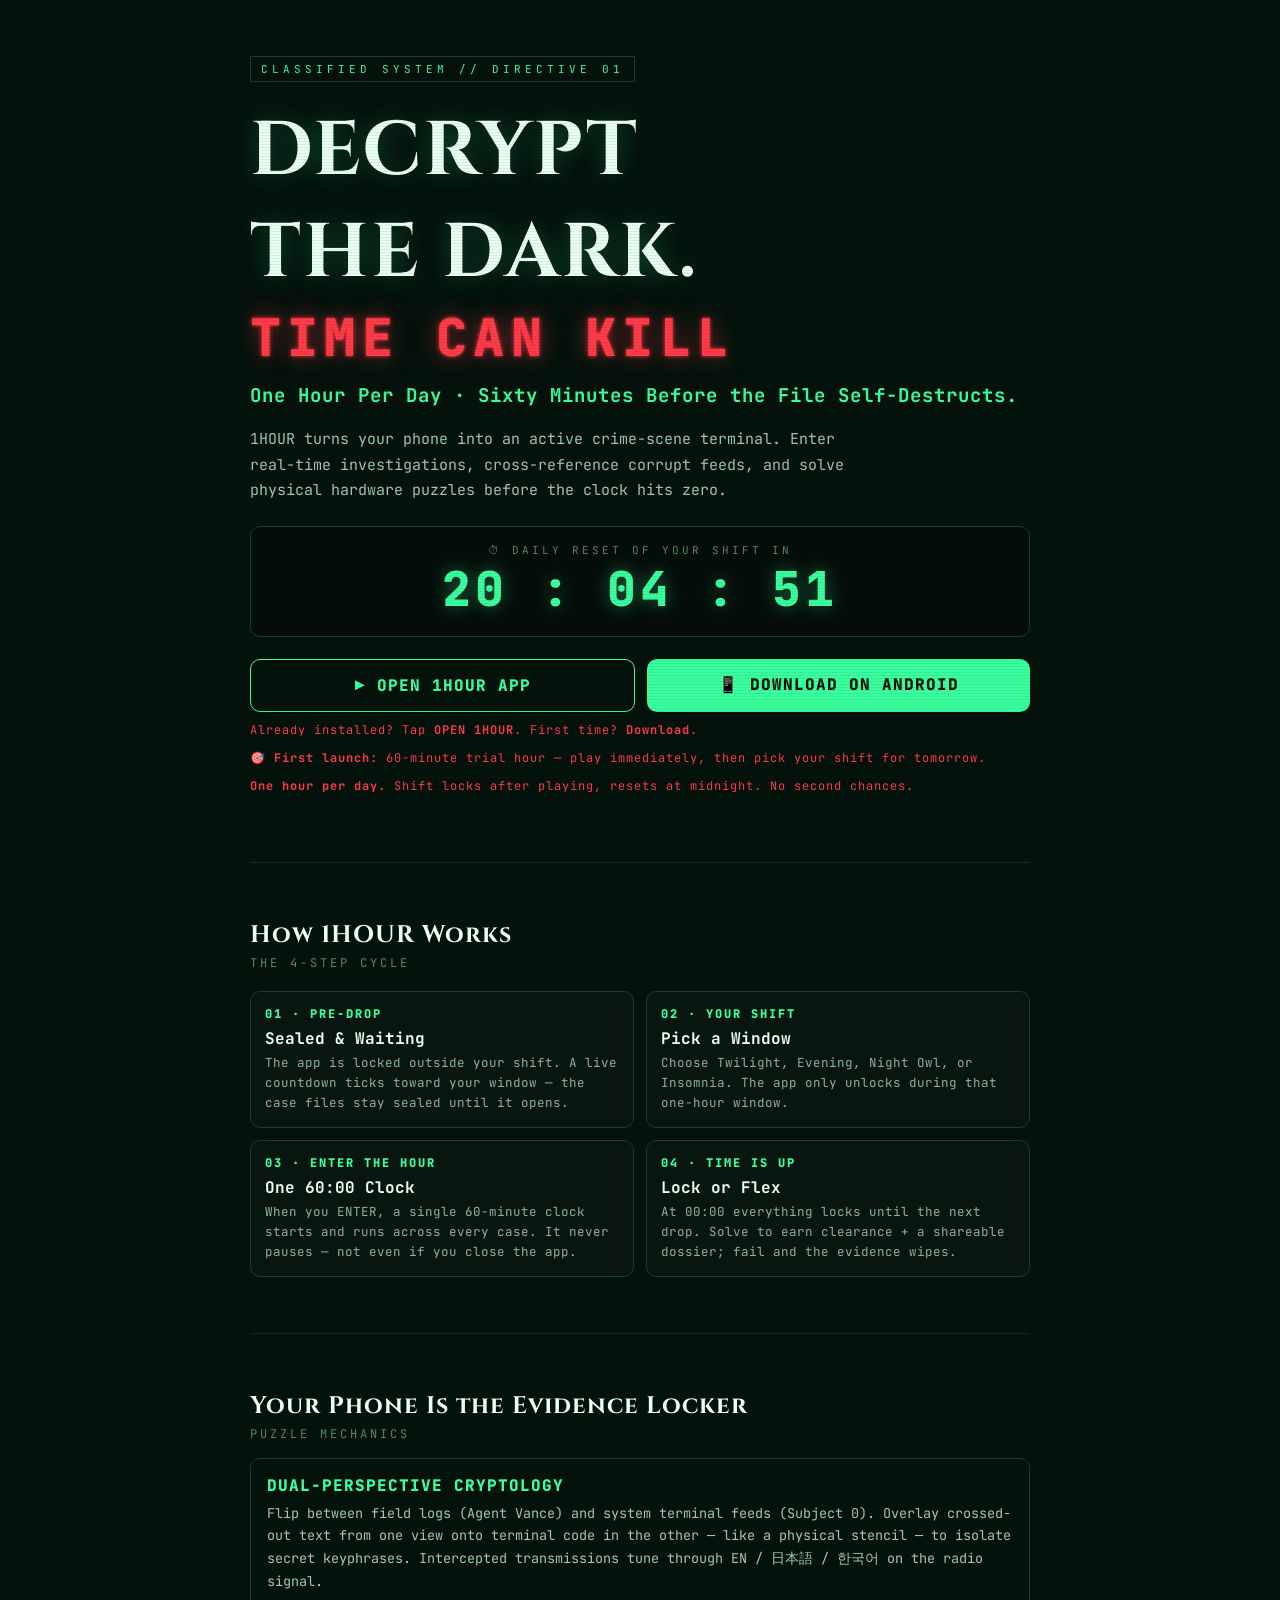
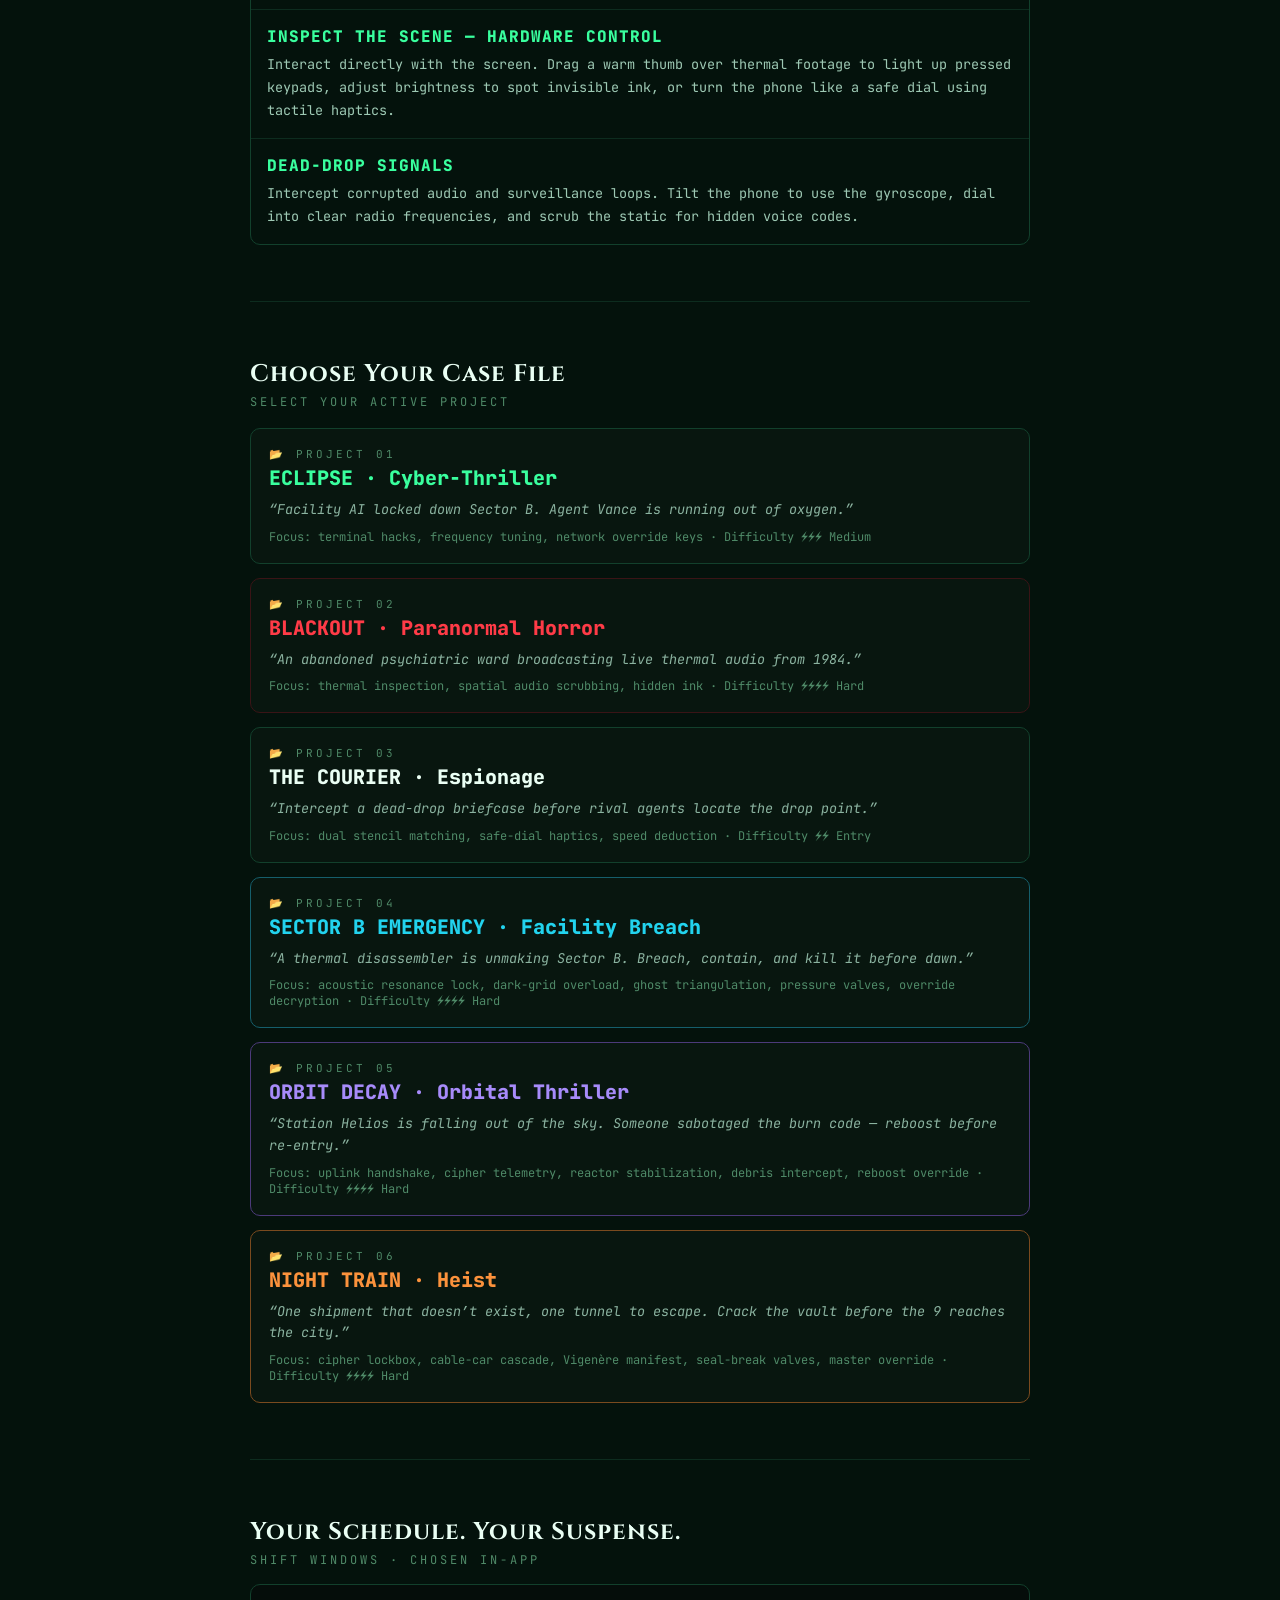
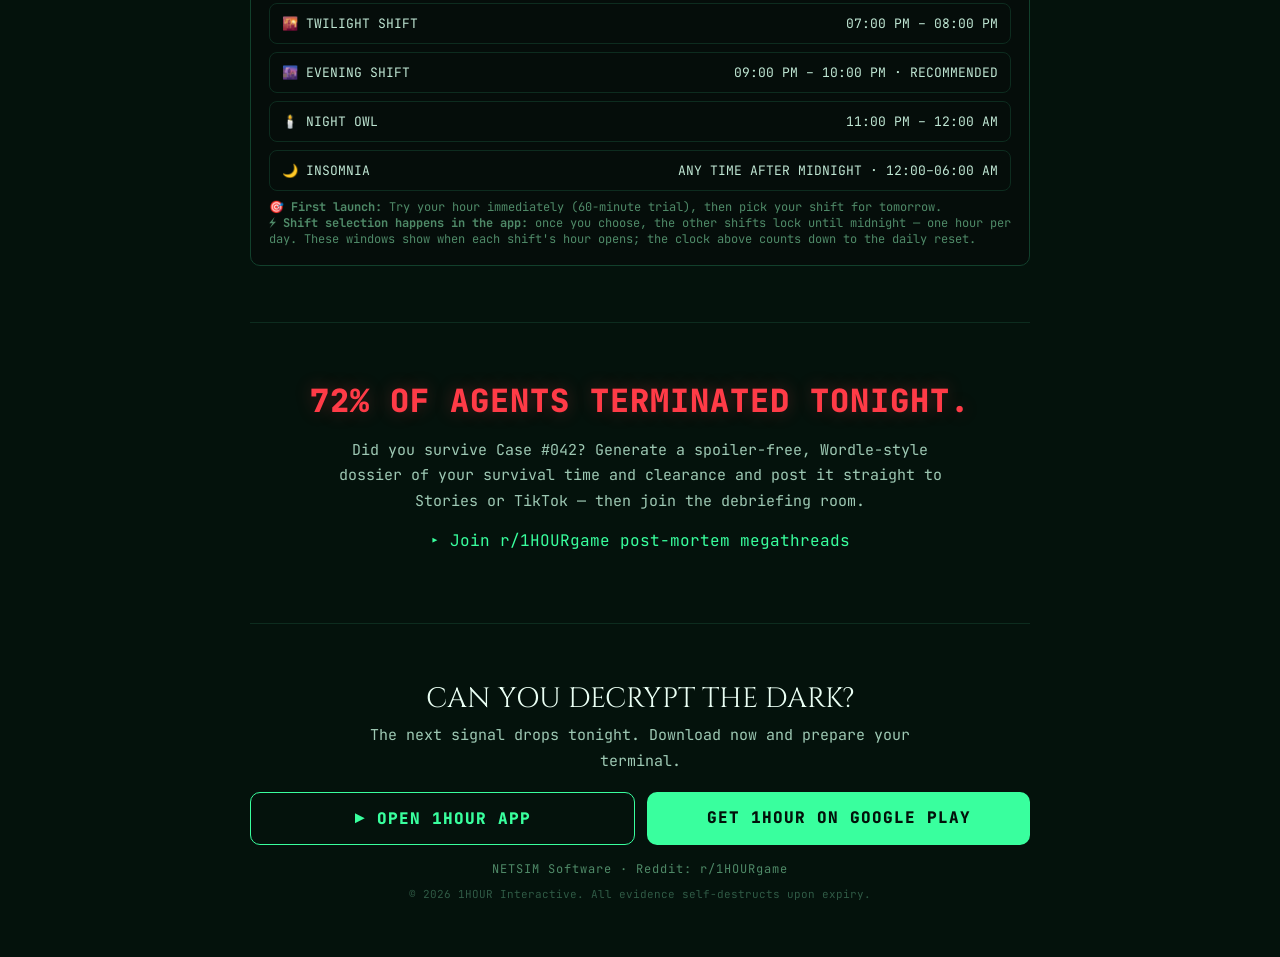
==== 1hour/index.html @ 12158260 "Landing: relabel countdown to 'DAILY RESET OF YOUR SHIFT IN' for clarity Co-Authored-By: Oz <oz-agen" ====
<!doctype html>
<html lang="en">
<head>
  <meta charset="utf-8" />
  <meta name="viewport" content="width=device-width, initial-scale=1" />
  <title>1HOUR — Decrypt the Dark</title>
  <meta name="description" content="1HOUR turns your phone into an active crime-scene terminal. One case. One hour. Sixty minutes before the file self-destructs." />
  <meta property="og:title" content="1HOUR — Decrypt the Dark" />
  <meta property="og:description" content="Real-time investigations. Corrupt feeds. Hardware puzzles. Solve before the clock hits zero — or the evidence wipes forever." />
  <meta property="og:image" content="hero.png?v=5" />
  <meta name="theme-color" content="#04120c" />
  <link rel="preconnect" href="https://fonts.googleapis.com" />
  <link href="https://fonts.googleapis.com/css2?family=JetBrains+Mono:wght@400;700;800&family=Cinzel:wght@700&display=swap" rel="stylesheet" />
  <style>
    :root{ 
      --grn:#39ff9e; --red:#ff3b47; --bg:#04120c; --panel:#08160f; --bd:#12402c; --dim:#4f8a68; --txt:#c8f7dc; 
      --text-secondary:#9ec9b4; --text-muted:#8bb3a0; --text-light:#bfe6d3; 
      --copyright:#2f5a45; --border-section:#0d2c1f; --clock-bg:#050d0a;
    }
    *{ box-sizing:border-box; }
    html,body{ margin:0; background:var(--bg); color:var(--txt); font-family:"JetBrains Mono",ui-monospace,monospace; -webkit-font-smoothing:antialiased; }
    body::before{ content:""; position:fixed; inset:0; pointer-events:none; z-index:2;
      background:repeating-linear-gradient(0deg, rgba(0,0,0,0) 0, rgba(0,0,0,0) 2px, rgba(0,0,0,.14) 3px); mix-blend-mode:multiply; }
    .wrap{ max-width:820px; margin:0 auto; padding:0 20px; position:relative; z-index:1; }
    /* Welcome splash: hero over red katakana rain, hold ~3s, fade out ~2.4s (total 5.4s) */
    #welcome{ position:fixed; inset:0; z-index:9999; background:#000; display:flex;
      align-items:center; justify-content:center; overflow:hidden;
      animation:welcomeFade 5.4s ease forwards; }
    #welcome #rain{ position:absolute; inset:0; z-index:1; opacity:.8; }
    #welcome img{ position:relative; z-index:2; max-width:99%; max-height:92%; object-fit:contain;
      filter:drop-shadow(0 0 60px rgba(0,0,0,.9)); transform-origin:center center;
      animation:welcomeZoom 5.4s ease-out forwards; }
    @keyframes welcomeFade{ 0%,30%{ opacity:1; } 100%{ opacity:0; visibility:hidden; } }
    @keyframes welcomeZoom{ 0%{ transform:scale(1.55); } 100%{ transform:scale(0.8); } }
    #welcome.done{ display:none; }
    @media (prefers-reduced-motion:reduce){ #welcome{ animation-duration:3.2s; } #welcome img{ animation:none; } }
    /* Big red warning tagline under the hero — sized to fit on one line */
    .tagline{ color:var(--red); font-weight:800; letter-spacing:.12em; line-height:1; white-space:nowrap;
      font-size:clamp(26px,7vw,52px); margin:8px 0 16px;
      text-shadow:0 0 22px rgba(255,59,71,.55), 0 0 4px rgba(255,59,71,.9); }
    section{ padding:56px 0; border-bottom:1px solid var(--border-section); }
    section.no-border{ border-bottom:0; }
    .tag{ color:var(--grn); font-size:11px; letter-spacing:4px; border:1px solid var(--bd); display:inline-block; padding:5px 10px; }
    h1{ font-family:"Cinzel",serif; font-size:clamp(40px,10vw,76px); margin:18px 0 6px; letter-spacing:2px; color:#eafff4;
      text-shadow:0 0 24px rgba(57,255,158,.25); }
    .sub{ color:var(--grn); font-size:clamp(14px,3.4vw,19px); font-weight:700; letter-spacing:1px; }
    .lede{ color:var(--text-secondary); font-size:15px; line-height:1.7; margin:18px 0; max-width:620px; }
    .lede.center{ text-align:center; margin:16px auto; }
    .clock{ border:1px solid var(--bd); background:var(--clock-bg); border-radius:10px; padding:16px; text-align:center; margin:22px 0; }
    .clock .lbl{ color:var(--dim); font-size:11px; letter-spacing:3px; }
    .clock .val{ color:var(--grn); font-size:clamp(30px,9vw,48px); font-weight:800; letter-spacing:4px; font-variant-numeric:tabular-nums; text-shadow:0 0 18px rgba(57,255,158,.4); }
    .btns{ display:flex; gap:12px; flex-wrap:wrap; margin:18px 0 10px; }
    .btn{ flex:1; min-width:200px; text-align:center; text-decoration:none; font-weight:800; letter-spacing:1px; padding:15px 18px; border-radius:10px; }
    .btn.open{ background:transparent; color:var(--grn); border:1px solid var(--grn); } 
    .btn.and{ background:var(--grn); color:#02120a; }
    .warn{ color:var(--red); font-size:12px; letter-spacing:1px; margin-top:8px; }
    h2{ font-family:"Cinzel",serif; color:#eafff4; font-size:24px; letter-spacing:1px; margin:0 0 6px; }
    h2 .q{ color:var(--dim); display:block; font-family:"JetBrains Mono"; font-size:12px; letter-spacing:3px; font-weight:400; margin-top:4px; }
    .cycle{ display:grid; grid-template-columns:1fr 1fr; gap:12px; margin-top:20px; }
    .step{ border:1px solid var(--bd); background:var(--panel); border-radius:10px; padding:14px; }
    .step .n{ color:var(--grn); font-weight:800; font-size:12px; letter-spacing:2px; }
    .step .t{ color:#eafff4; font-weight:700; margin:6px 0 4px; }
    .step .d{ color:var(--text-muted); font-size:12.5px; line-height:1.6; }
    .mech{ border:1px solid var(--bd); border-radius:10px; margin-top:16px; overflow:hidden; }
    .mrow{ padding:16px; border-bottom:1px solid var(--border-section); }
    .mrow:last-child{ border-bottom:0; }
    .mrow .mt{ color:var(--grn); font-weight:800; letter-spacing:1px; margin-bottom:6px; }
    .mrow .md{ color:var(--text-secondary); font-size:13.5px; line-height:1.7; }
    .cases{ display:grid; gap:14px; margin-top:18px; }
    .case{ border:1px solid var(--bd); background:var(--panel); border-radius:10px; padding:18px; }
    .case .cid{ color:var(--dim); font-size:11px; letter-spacing:3px; }
    .case .cn{ color:#eafff4; font-size:20px; font-weight:800; margin:4px 0; }
    .case.eclipse .cn{ color:var(--grn); }
    .case.blackout{ border-color:#3a1416; } .case.blackout .cn{ color:var(--red); }
    .case.sector-b{ border-color:#155e6b; } .case.sector-b .cn{ color:#22d3ee; }
    .case.orbit{ border-color:#4c3a7a; } .case.orbit .cn{ color:#a78bfa; }
    .case.night-train{ border-color:#7a4a1e; } .case.night-train .cn{ color:#fb923c; }
    .case .quote{ color:var(--text-muted); font-style:italic; font-size:13.5px; line-height:1.6; margin:8px 0; }
    .case .meta{ color:var(--dim); font-size:12px; }
    .shift{ border:1px solid var(--bd); background:var(--clock-bg); border-radius:10px; padding:18px; margin-top:16px; }
    .shift .opt{ display:flex; justify-content:space-between; padding:11px 12px; border:1px solid var(--border-section); border-radius:8px; margin-bottom:8px; color:var(--text-light); font-size:13px; cursor:default; transition:border-color .15s, background .15s; }
    .shift .opt.sel{ border-color:var(--grn); color:var(--grn); background:#0c2016; }
    .shift .od{ color:var(--dim); font-size:12px; margin-top:6px; }
    .stat{ color:var(--red); font-size:clamp(22px,6vw,32px); font-weight:800; letter-spacing:1px; text-align:center; text-shadow:0 0 18px rgba(255,59,71,.3); }
    .links.center{ text-align:center; }
    .links a{ color:var(--grn); text-decoration:none; }
    .foot{ text-align:center; }
    .foot .big{ font-family:"Cinzel",serif; font-size:28px; color:#eafff4; margin-bottom:6px; }
    .social{ color:var(--dim); font-size:12px; margin-top:16px; letter-spacing:1px; }
    .copyright{ color:var(--copyright); font-size:11px; margin-top:10px; }
    @media(max-width:560px){ .cycle{ grid-template-columns:1fr; } }
  </style>
</head>
<body>
  <!-- 0. WELCOME SPLASH — hero over red katakana rain, ~3s, then fades away -->
  <div id="welcome" aria-hidden="true">
    <canvas id="rain"></canvas>
    <img src="hero.png?v=5" alt="1HOUR — Time can kill" />
  </div>

  <div class="wrap">

    <!-- 1. HERO -->
    <section>
      <span class="tag">CLASSIFIED SYSTEM // DIRECTIVE 01</span>
      <h1>DECRYPT<br/>THE DARK.</h1>
      <div class="tagline" aria-label="Time can kill">TIME CAN KILL</div>
      <p class="sub">One Hour Per Day · Sixty Minutes Before the File Self-Destructs.</p>
      <p class="lede">1HOUR turns your phone into an active crime-scene terminal. Enter real-time
        investigations, cross-reference corrupt feeds, and solve physical hardware puzzles before
        the clock hits zero.</p>

      <div class="clock">
        <div class="lbl" id="cdLabel">⏱ DAILY RESET OF YOUR SHIFT IN</div>
        <div class="val" id="countdown">--:--:--</div>
      </div>

      <div class="btns"><a class="btn open" href="onehour://">▶ OPEN 1HOUR APP</a>
        <a class="btn and" href="https://github.com/simo870707-cloud/onehour-releases/releases/download/eclipse-preview/1HOUR-Eclipse.apk">📱 DOWNLOAD ON ANDROID</a>
      </div>
      <p class="warn">Already installed? Tap <b>OPEN 1HOUR</b>. First time? <b>Download</b>.</p>
      <p class="warn"><strong>🎯 First launch:</strong> 60-minute trial hour — play immediately, then pick your shift for tomorrow.</p>
      <p class="warn"><strong>One hour per day.</strong> Shift locks after playing, resets at midnight. No second chances.</p>
    </section>

    <!-- 2. CORE EXPERIENCE -->
    <section>
      <h2>How 1HOUR Works<span class="q">THE 4-STEP CYCLE</span></h2>
      <div class="cycle">
        <div class="step"><div class="n">01 · PRE-DROP</div><div class="t">Sealed &amp; Waiting</div><div class="d">The app is locked outside your shift. A live countdown ticks toward your window — the case files stay sealed until it opens.</div></div>
        <div class="step"><div class="n">02 · YOUR SHIFT</div><div class="t">Pick a Window</div><div class="d">Choose Twilight, Evening, Night Owl, or Insomnia. The app only unlocks during that one-hour window.</div></div>
        <div class="step"><div class="n">03 · ENTER THE HOUR</div><div class="t">One 60:00 Clock</div><div class="d">When you ENTER, a single 60-minute clock starts and runs across every case. It never pauses — not even if you close the app.</div></div>
        <div class="step"><div class="n">04 · TIME IS UP</div><div class="t">Lock or Flex</div><div class="d">At 00:00 everything locks until the next drop. Solve to earn clearance + a shareable dossier; fail and the evidence wipes.</div></div>
      </div>
    </section>

    <!-- 3. MECHANICS -->
    <section>
      <h2>Your Phone Is the Evidence Locker<span class="q">PUZZLE MECHANICS</span></h2>
      <div class="mech">
        <div class="mrow"><div class="mt">DUAL-PERSPECTIVE CRYPTOLOGY</div><div class="md">Flip between field logs (Agent Vance) and system terminal feeds (Subject 0). Overlay crossed-out text from one view onto terminal code in the other — like a physical stencil — to isolate secret keyphrases. Intercepted transmissions tune through EN / 日本語 / 한국어 on the radio signal.</div></div>
        <div class="mrow"><div class="mt">INSPECT THE SCENE — HARDWARE CONTROL</div><div class="md">Interact directly with the screen. Drag a warm thumb over thermal footage to light up pressed keypads, adjust brightness to spot invisible ink, or turn the phone like a safe dial using tactile haptics.</div></div>
        <div class="mrow"><div class="mt">DEAD-DROP SIGNALS</div><div class="md">Intercept corrupted audio and surveillance loops. Tilt the phone to use the gyroscope, dial into clear radio frequencies, and scrub the static for hidden voice codes.</div></div>
      </div>
    </section>

    <!-- 4. SELECT PROJECT -->
    <section>
      <h2>Choose Your Case File<span class="q">SELECT YOUR ACTIVE PROJECT</span></h2>
      <div class="cases">
        <div class="case eclipse">
          <div class="cid">📂 PROJECT 01</div><div class="cn">ECLIPSE · Cyber-Thriller</div>
          <div class="quote">“Facility AI locked down Sector B. Agent Vance is running out of oxygen.”</div>
          <div class="meta">Focus: terminal hacks, frequency tuning, network override keys · Difficulty ⚡⚡⚡ Medium</div>
        </div>
        <div class="case blackout">
          <div class="cid">📂 PROJECT 02</div><div class="cn">BLACKOUT · Paranormal Horror</div>
          <div class="quote">“An abandoned psychiatric ward broadcasting live thermal audio from 1984.”</div>
          <div class="meta">Focus: thermal inspection, spatial audio scrubbing, hidden ink · Difficulty ⚡⚡⚡⚡ Hard</div>
        </div>
        <div class="case">
          <div class="cid">📂 PROJECT 03</div><div class="cn">THE COURIER · Espionage</div>
          <div class="quote">“Intercept a dead-drop briefcase before rival agents locate the drop point.”</div>
          <div class="meta">Focus: dual stencil matching, safe-dial haptics, speed deduction · Difficulty ⚡⚡ Entry</div>
        </div>
        <div class="case sector-b">
          <div class="cid">📂 PROJECT 04</div><div class="cn">SECTOR B EMERGENCY · Facility Breach</div>
          <div class="quote">“A thermal disassembler is unmaking Sector B. Breach, contain, and kill it before dawn.”</div>
          <div class="meta">Focus: acoustic resonance lock, dark-grid overload, ghost triangulation, pressure valves, override decryption · Difficulty ⚡⚡⚡⚡ Hard</div>
        </div>
        <div class="case orbit">
          <div class="cid">📂 PROJECT 05</div><div class="cn">ORBIT DECAY · Orbital Thriller</div>
          <div class="quote">“Station Helios is falling out of the sky. Someone sabotaged the burn code — reboost before re-entry.”</div>
          <div class="meta">Focus: uplink handshake, cipher telemetry, reactor stabilization, debris intercept, reboost override · Difficulty ⚡⚡⚡⚡ Hard</div>
        </div>
        <div class="case night-train">
          <div class="cid">📂 PROJECT 06</div><div class="cn">NIGHT TRAIN · Heist</div>
          <div class="quote">“One shipment that doesn’t exist, one tunnel to escape. Crack the vault before the 9 reaches the city.”</div>
          <div class="meta">Focus: cipher lockbox, cable-car cascade, Vigenère manifest, seal-break valves, master override · Difficulty ⚡⚡⚡⚡ Hard</div>
        </div>
      </div>
    </section>

    <!-- 5. SHIFT SELECTION -->
    <section>
      <h2>Your Schedule. Your Suspense.<span class="q">SHIFT WINDOWS · CHOSEN IN-APP</span></h2>
      <div class="shift">
        <div class="opt" data-key="twilight" data-name="TWILIGHT" data-s="19" data-e="20">🌇 TWILIGHT SHIFT <span>07:00 PM – 08:00 PM</span></div>
        <div class="opt" data-key="evening" data-name="EVENING" data-s="21" data-e="22">🌆 EVENING SHIFT <span>09:00 PM – 10:00 PM · RECOMMENDED</span></div>
        <div class="opt" data-key="nightowl" data-name="NIGHT OWL" data-s="23" data-e="24">🕯️ NIGHT OWL <span>11:00 PM – 12:00 AM</span></div>
        <div class="opt" data-key="insomnia" data-name="INSOMNIA" data-s="0" data-e="6">🌙 INSOMNIA <span>ANY TIME AFTER MIDNIGHT · 12:00–06:00 AM</span></div>
        <div class="od">🎯 <strong>First launch:</strong> Try your hour immediately (60-minute trial), then pick your shift for tomorrow.<br/>⚡ <strong>Shift selection happens in the app:</strong> once you choose, the other shifts lock until midnight — one hour per day. These windows show when each shift's hour opens; the clock above counts down to the daily reset.</div>
      </div>
    </section>

    <!-- 6. SOCIAL PROOF -->
    <section>
      <div class="stat">72% OF AGENTS TERMINATED TONIGHT.</div>
      <p class="lede center">Did you survive Case #042? Generate a spoiler-free, Wordle-style dossier of your survival time
        and clearance and post it straight to Stories or TikTok — then join the debriefing room.</p>
      <p class="links center">
        <a href="https://www.reddit.com/r/1HOURgame/" target="_blank">▸ Join r/1HOURgame post-mortem megathreads</a>
      </p>
    </section>

    <!-- 7. FOOTER CTA -->
    <section class="foot no-border">
      <div class="big">CAN YOU DECRYPT THE DARK?</div>
      <p class="lede center" style="margin:6px auto 18px;">The next signal drops tonight. Download now and prepare your terminal.</p>
      <div class="btns"><a class="btn open" href="onehour://">▶ OPEN 1HOUR APP</a>
        <a class="btn and" href="https://github.com/simo870707-cloud/onehour-releases/releases/download/eclipse-preview/1HOUR-Eclipse.apk">GET 1HOUR ON GOOGLE PLAY</a>
      </div>
      <div class="social">NETSIM Software · Reddit: r/1HOURgame</div>
      <div class="copyright">© 2026 1HOUR Interactive. All evidence self-destructs upon expiry.</div>
    </section>

  </div>

  <script>
    // Universal daily-reset countdown — counts down to local midnight, the point
    // at which the "one hour per day" limit resets. Shift selection + locking is
    // app-only; the site just shows the shift windows and this reset clock.
    function msUntilMidnight(){
      var now = new Date();
      var midnight = new Date(now); midnight.setHours(24,0,0,0);
      return midnight - now;
    }
    function tick(){
      var lbl = document.getElementById('cdLabel'), cd = document.getElementById('countdown');
      if (lbl) lbl.textContent = '⏱ DAILY RESET OF YOUR SHIFT IN';
      var s = Math.floor(msUntilMidnight()/1000);
      var hh = String(Math.floor(s/3600)).padStart(2,'0');
      var mm = String(Math.floor((s%3600)/60)).padStart(2,'0');
      var ss = String(s%60).padStart(2,'0');
      if (cd) cd.textContent = `${hh} : ${mm} : ${ss}`;
    }
    tick(); setInterval(tick,1000);

    // Welcome splash: red katakana rain behind the hero image. The rain runs the
    // whole time the splash is up and fades away with it. Tap/click to skip.
    (function(){
      var w = document.getElementById('welcome');
      if(!w) return;
      var stop = runRain();
      var fired = false;
      var remove = function(){ if(fired) return; fired = true; w.classList.add('done'); if(stop) stop(); };
      setTimeout(remove, 5500);
      w.addEventListener('click', function(){ w.style.transition='opacity .4s ease'; w.style.opacity='0'; setTimeout(remove,400); });
    })();

    // A slow curtain of clearly-visible red letters — a full grid of glyphs
    // scrolling straight down at a gentle pace. No trails, no fade.
    function runRain(){
      var cv = document.getElementById('rain'); if(!cv) return function(){};
      var ctx = cv.getContext('2d');
      var dpr = Math.min(window.devicePixelRatio||1, 2);
      // Mixed scripts: Latin, digits, Japanese katakana, Korean hangul, symbols.
      var glyphs = ('ABCDEFGHIJKLMNOPQRSTUVWXYZ0123456789'
        + 'ｱｲｳｴｵｶｷｸｹｺｻｼｽｾｿﾀﾁﾂﾃﾄﾅﾆﾇﾈﾉﾊﾋﾌﾍﾎﾏﾐﾑﾒﾓﾔﾕﾖﾗﾘﾙﾚﾛﾜﾝ'
        + '가나다라마바사아자차카타파하기니디리미비시이지'
        + '#$%&@?/\\<>*+=§¥Ø').split('');
      var rand = function(){ return glyphs[(Math.random()*glyphs.length)|0]; };
      var fs = 9, cw = fs, lh = Math.round(fs*1.3);        // 60% smaller glyphs
      var cols, rows, grid, offset = 0, raf;
      function build(){
        cols = Math.ceil(innerWidth/cw) + 1;
        rows = Math.ceil(innerHeight/lh) + 2;
        grid = [];
        for(var c=0;c<cols;c++){ grid[c]=[]; for(var r=0;r<rows;r++) grid[c][r]=rand(); }
      }
      function size(){ cv.width = innerWidth*dpr; cv.height = innerHeight*dpr; ctx.setTransform(dpr,0,0,dpr,0,0); build(); }
      size();
      ctx.textBaseline = 'top';
      function frame(){
        ctx.clearRect(0,0,innerWidth,innerHeight);       // no fade — clean each frame
        ctx.font = fs+'px monospace';
        ctx.fillStyle = 'rgba(255,45,58,0.95)';          // solid, visible red
        offset += 0.5;                                   // slow curtain
        if(offset >= lh){ offset -= lh;
          for(var c=0;c<cols;c++){ grid[c].pop(); grid[c].unshift(rand()); }  // scroll one row
        }
        for(var c=0;c<cols;c++){
          for(var r=0;r<rows;r++){ ctx.fillText(grid[c][r], c*cw, r*lh - lh + offset); }
        }
        raf = requestAnimationFrame(frame);
      }
      raf = requestAnimationFrame(frame);
      window.addEventListener('resize', size, { passive:true });
      return function(){ cancelAnimationFrame(raf); };
    }

    // OPEN 1HOUR. On Android we use an intent:// URL: the OS opens the app if
    // it's installed, and only follows browser_fallback_url (the APK) if it is
    // NOT installed — no unreliable timers. On non-Android (desktop/iOS) there's
    // nothing to open, so the button downloads.
    var APK = 'https://github.com/simo870707-cloud/onehour-releases/releases/download/eclipse-preview/1HOUR-Eclipse.apk';
    var PKG = 'netsim.software.onehour';
    var isAndroid = /Android/i.test(navigator.userAgent);
    var openHref = isAndroid
      ? 'intent://#Intent;scheme=onehour;package=' + PKG +
        ';S.browser_fallback_url=' + encodeURIComponent(APK) + ';end'
      : APK;
    document.querySelectorAll('a.btn.open').forEach(function(a){ a.setAttribute('href', openHref); });
  </script>
</body>
</html>
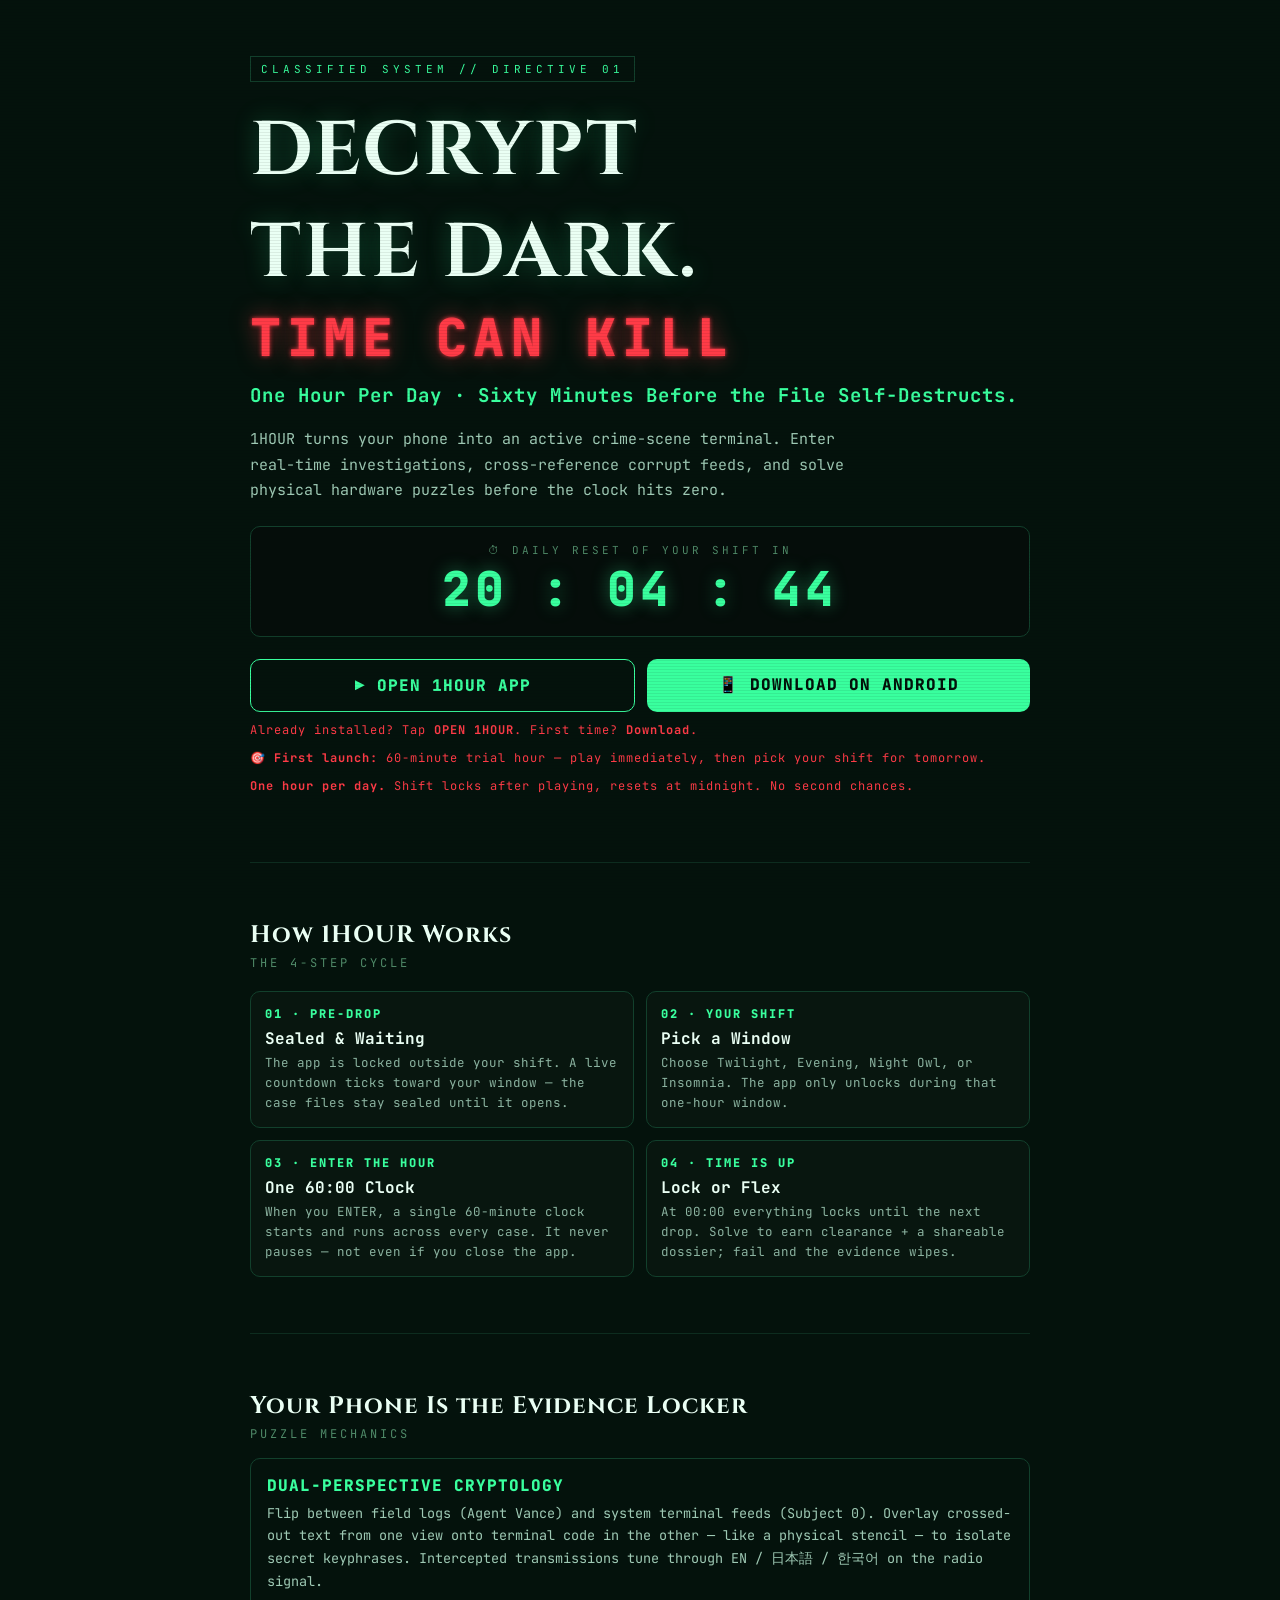
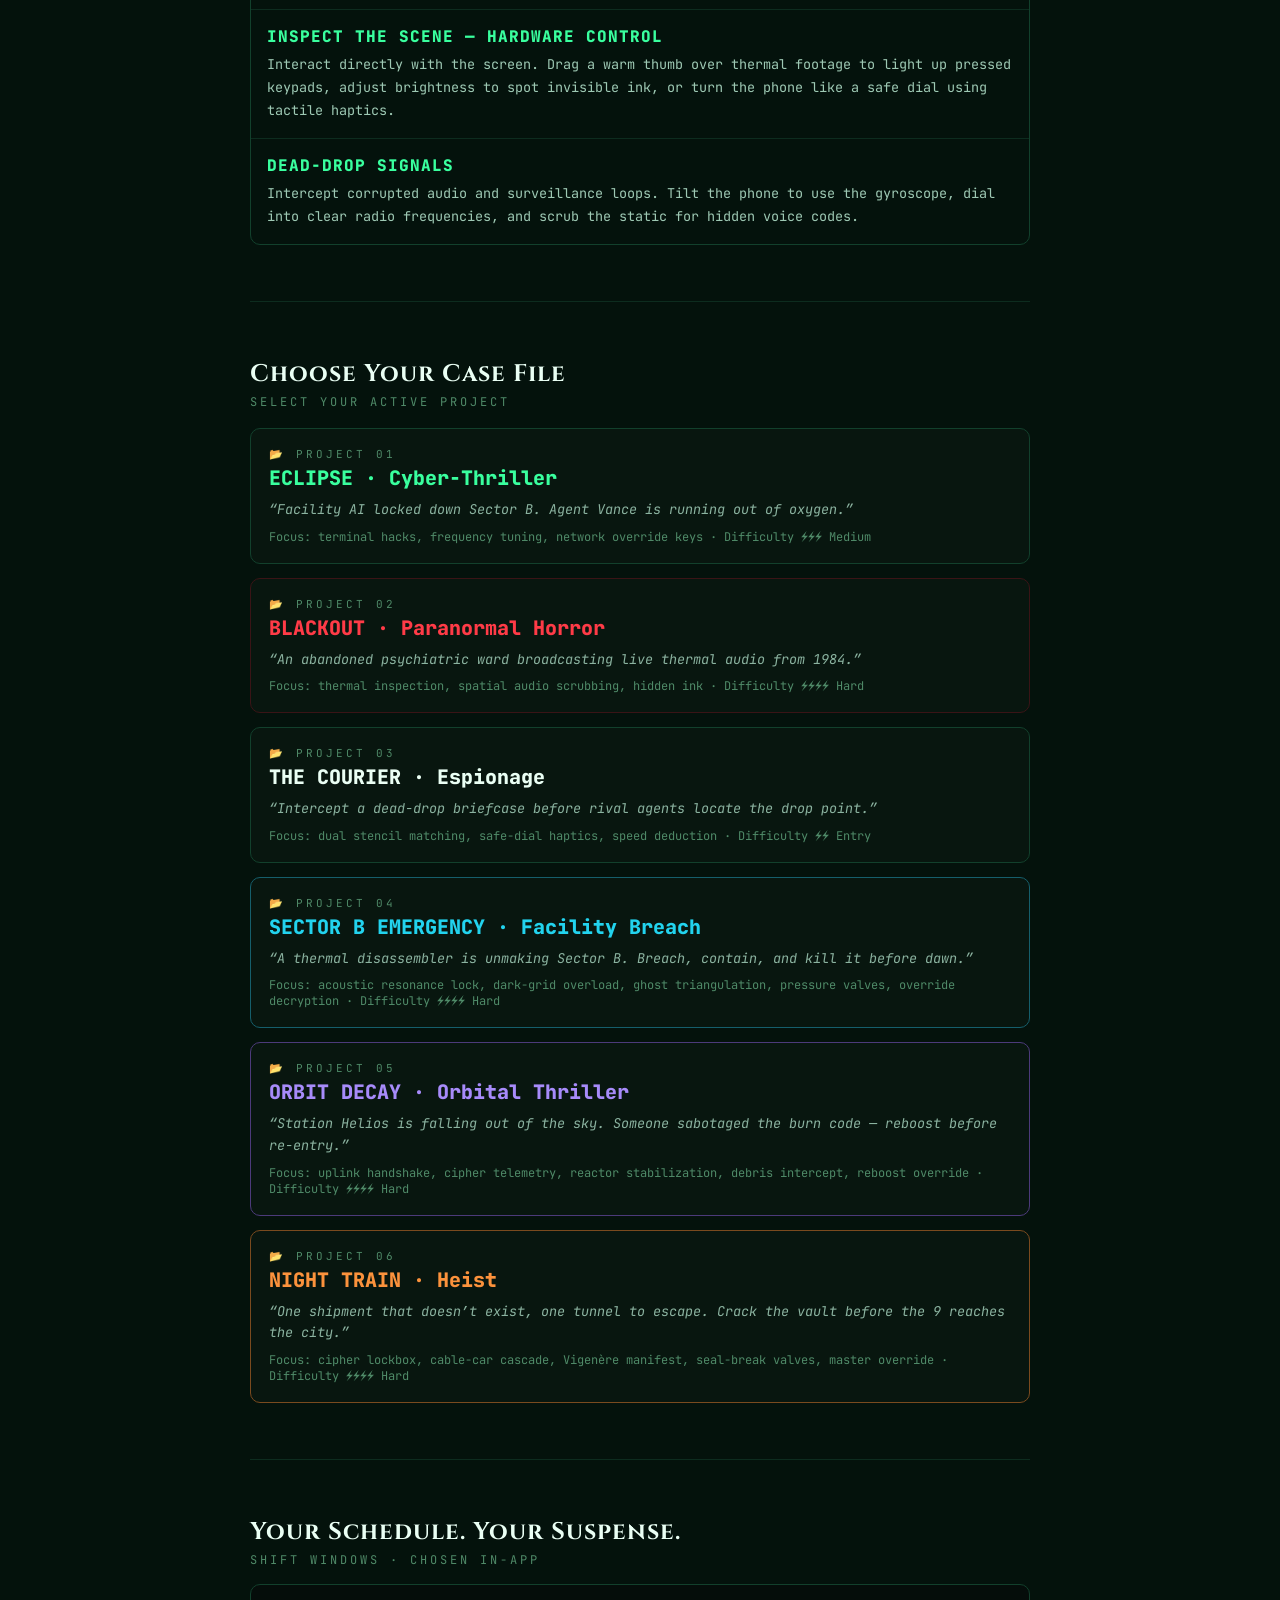
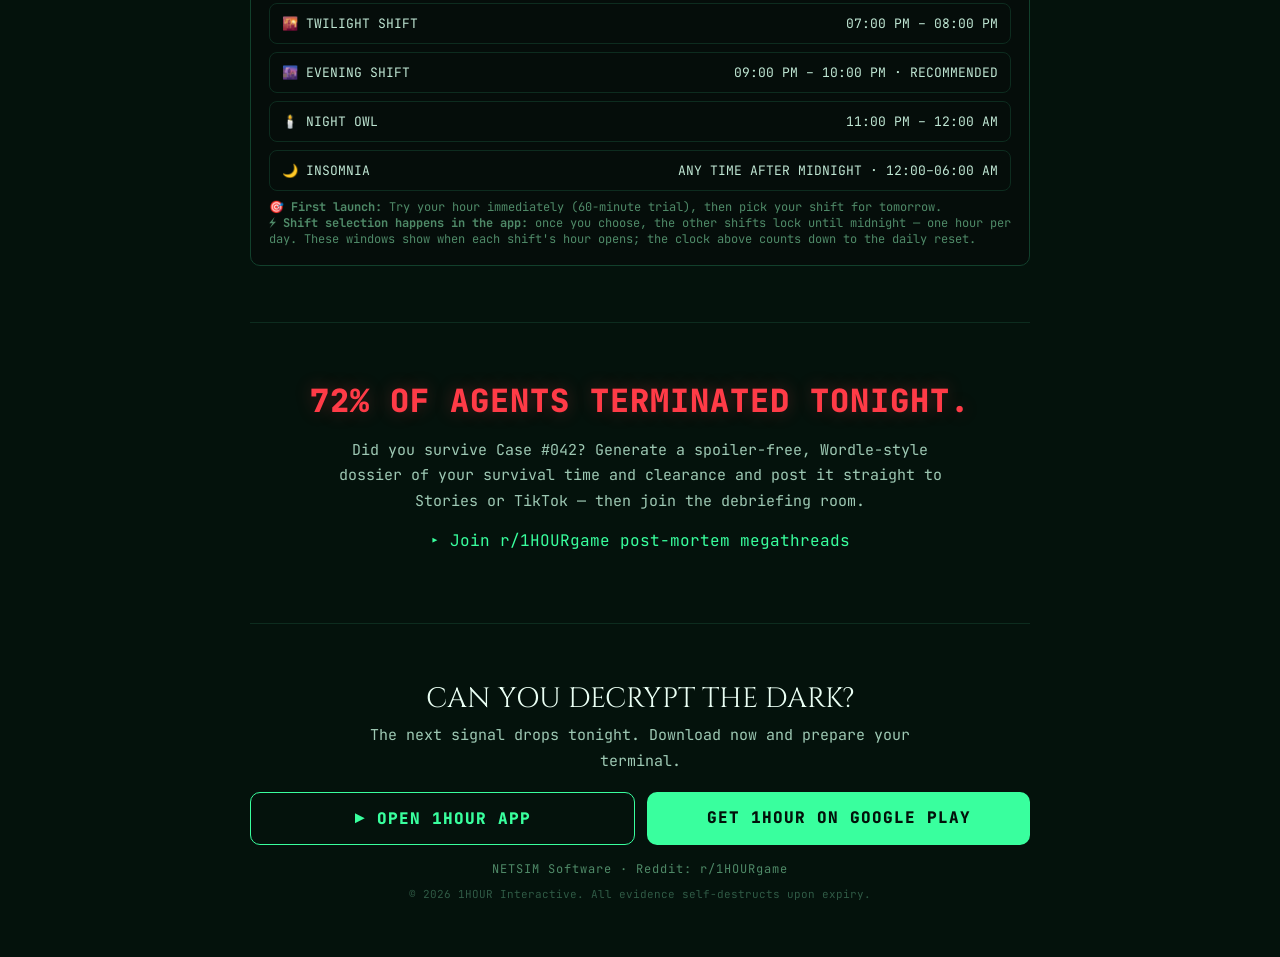
==== commit 99d1e22c: "Landing: use version-independent APK URL (releases/latest) Root cause of repeated 'the fix never sho" ====
--- a/1hour/index.html
+++ b/1hour/index.html
@@ -116,7 +116,7 @@
       </div>
 
       <div class="btns"><a class="btn open" href="onehour://">▶ OPEN 1HOUR APP</a>
-        <a class="btn and" href="https://github.com/simo870707-cloud/onehour-releases/releases/download/eclipse-preview/1HOUR-Eclipse.apk">📱 DOWNLOAD ON ANDROID</a>
+        <a class="btn and" href="https://github.com/simo870707-cloud/onehour-releases/releases/latest/download/1HOUR.apk">📱 DOWNLOAD ON ANDROID</a>
       </div>
       <p class="warn">Already installed? Tap <b>OPEN 1HOUR</b>. First time? <b>Download</b>.</p>
       <p class="warn"><strong>🎯 First launch:</strong> 60-minute trial hour — play immediately, then pick your shift for tomorrow.</p>
@@ -208,7 +208,7 @@
       <div class="big">CAN YOU DECRYPT THE DARK?</div>
       <p class="lede center" style="margin:6px auto 18px;">The next signal drops tonight. Download now and prepare your terminal.</p>
       <div class="btns"><a class="btn open" href="onehour://">▶ OPEN 1HOUR APP</a>
-        <a class="btn and" href="https://github.com/simo870707-cloud/onehour-releases/releases/download/eclipse-preview/1HOUR-Eclipse.apk">GET 1HOUR ON GOOGLE PLAY</a>
+        <a class="btn and" href="https://github.com/simo870707-cloud/onehour-releases/releases/latest/download/1HOUR.apk">GET 1HOUR ON GOOGLE PLAY</a>
       </div>
       <div class="social">NETSIM Software · Reddit: r/1HOURgame</div>
       <div class="copyright">© 2026 1HOUR Interactive. All evidence self-destructs upon expiry.</div>
@@ -293,7 +293,9 @@
     // it's installed, and only follows browser_fallback_url (the APK) if it is
     // NOT installed — no unreliable timers. On non-Android (desktop/iOS) there's
     // nothing to open, so the button downloads.
-    var APK = 'https://github.com/simo870707-cloud/onehour-releases/releases/download/eclipse-preview/1HOUR-Eclipse.apk';
+    // Version-independent: always resolves to the newest NON-prerelease build,
+    // so shipping an update never requires editing this page.
+    var APK = 'https://github.com/simo870707-cloud/onehour-releases/releases/latest/download/1HOUR.apk';
     var PKG = 'netsim.software.onehour';
     var isAndroid = /Android/i.test(navigator.userAgent);
     var openHref = isAndroid
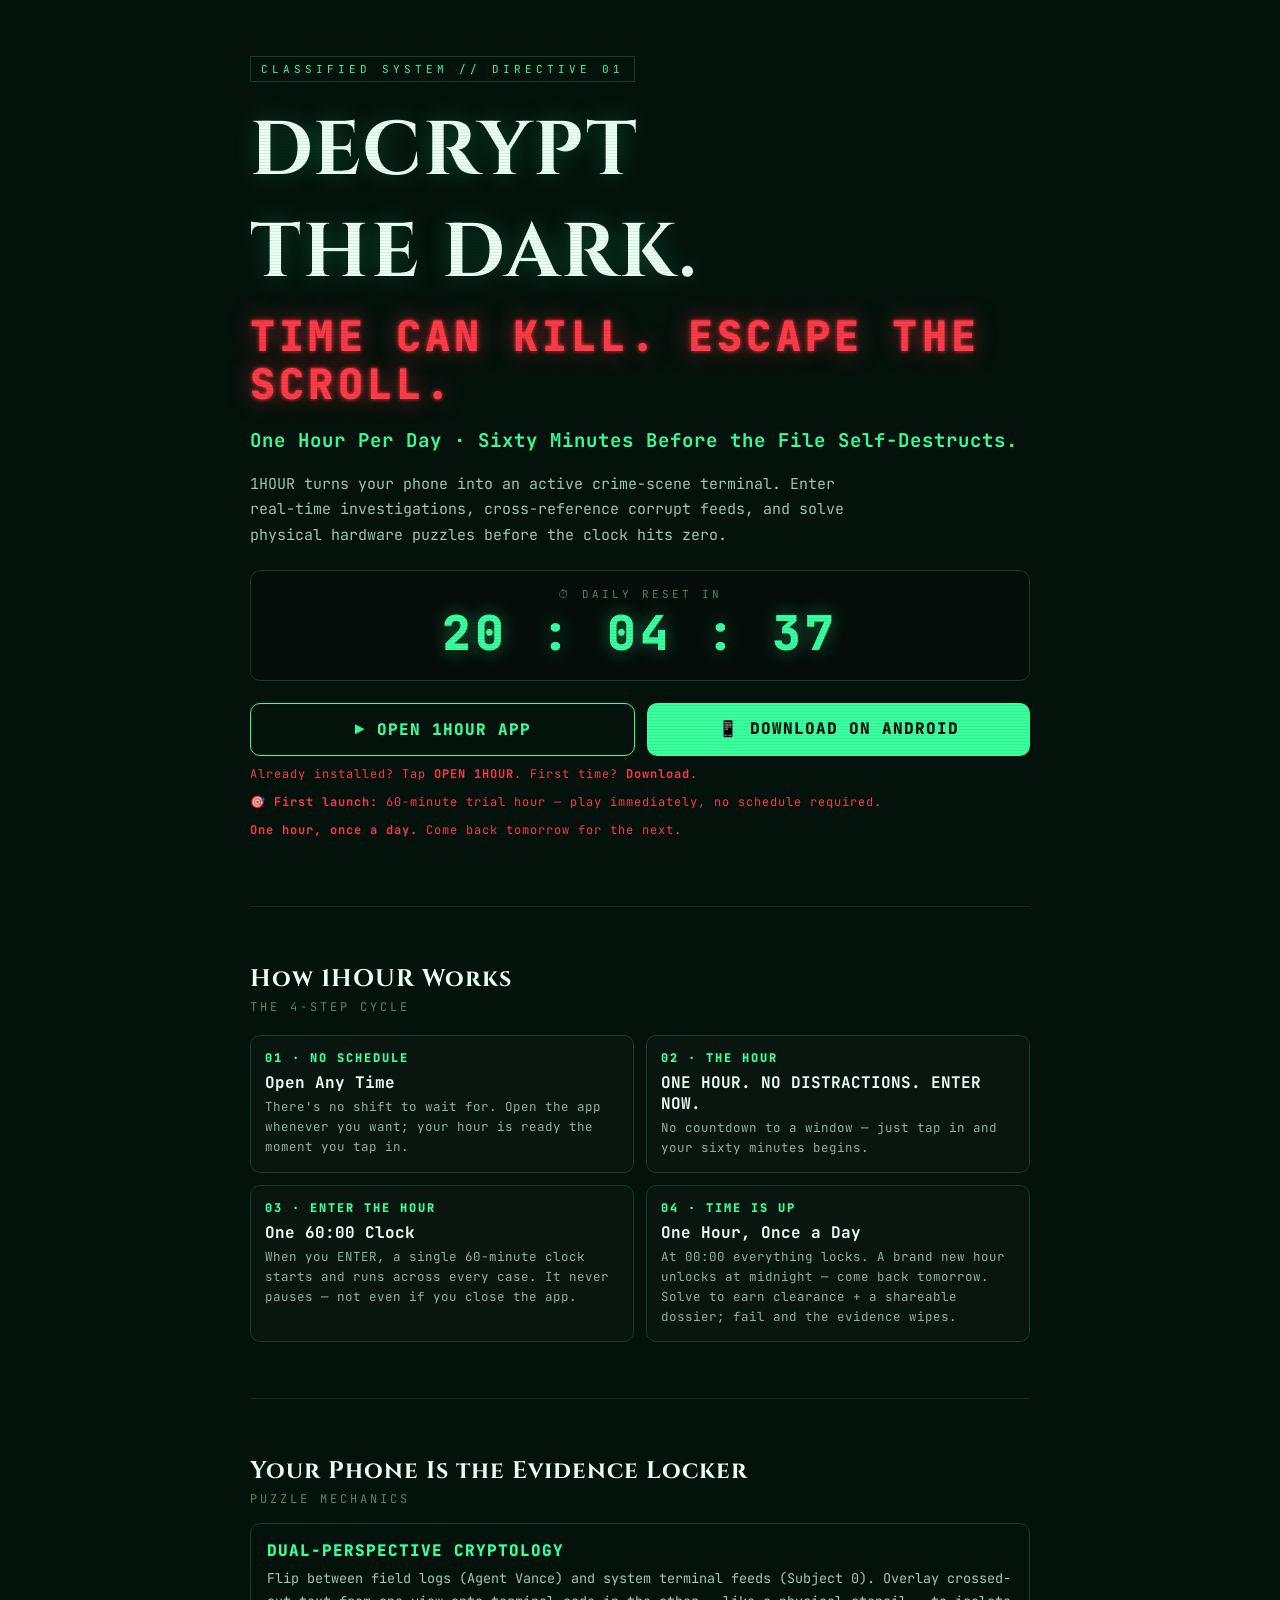
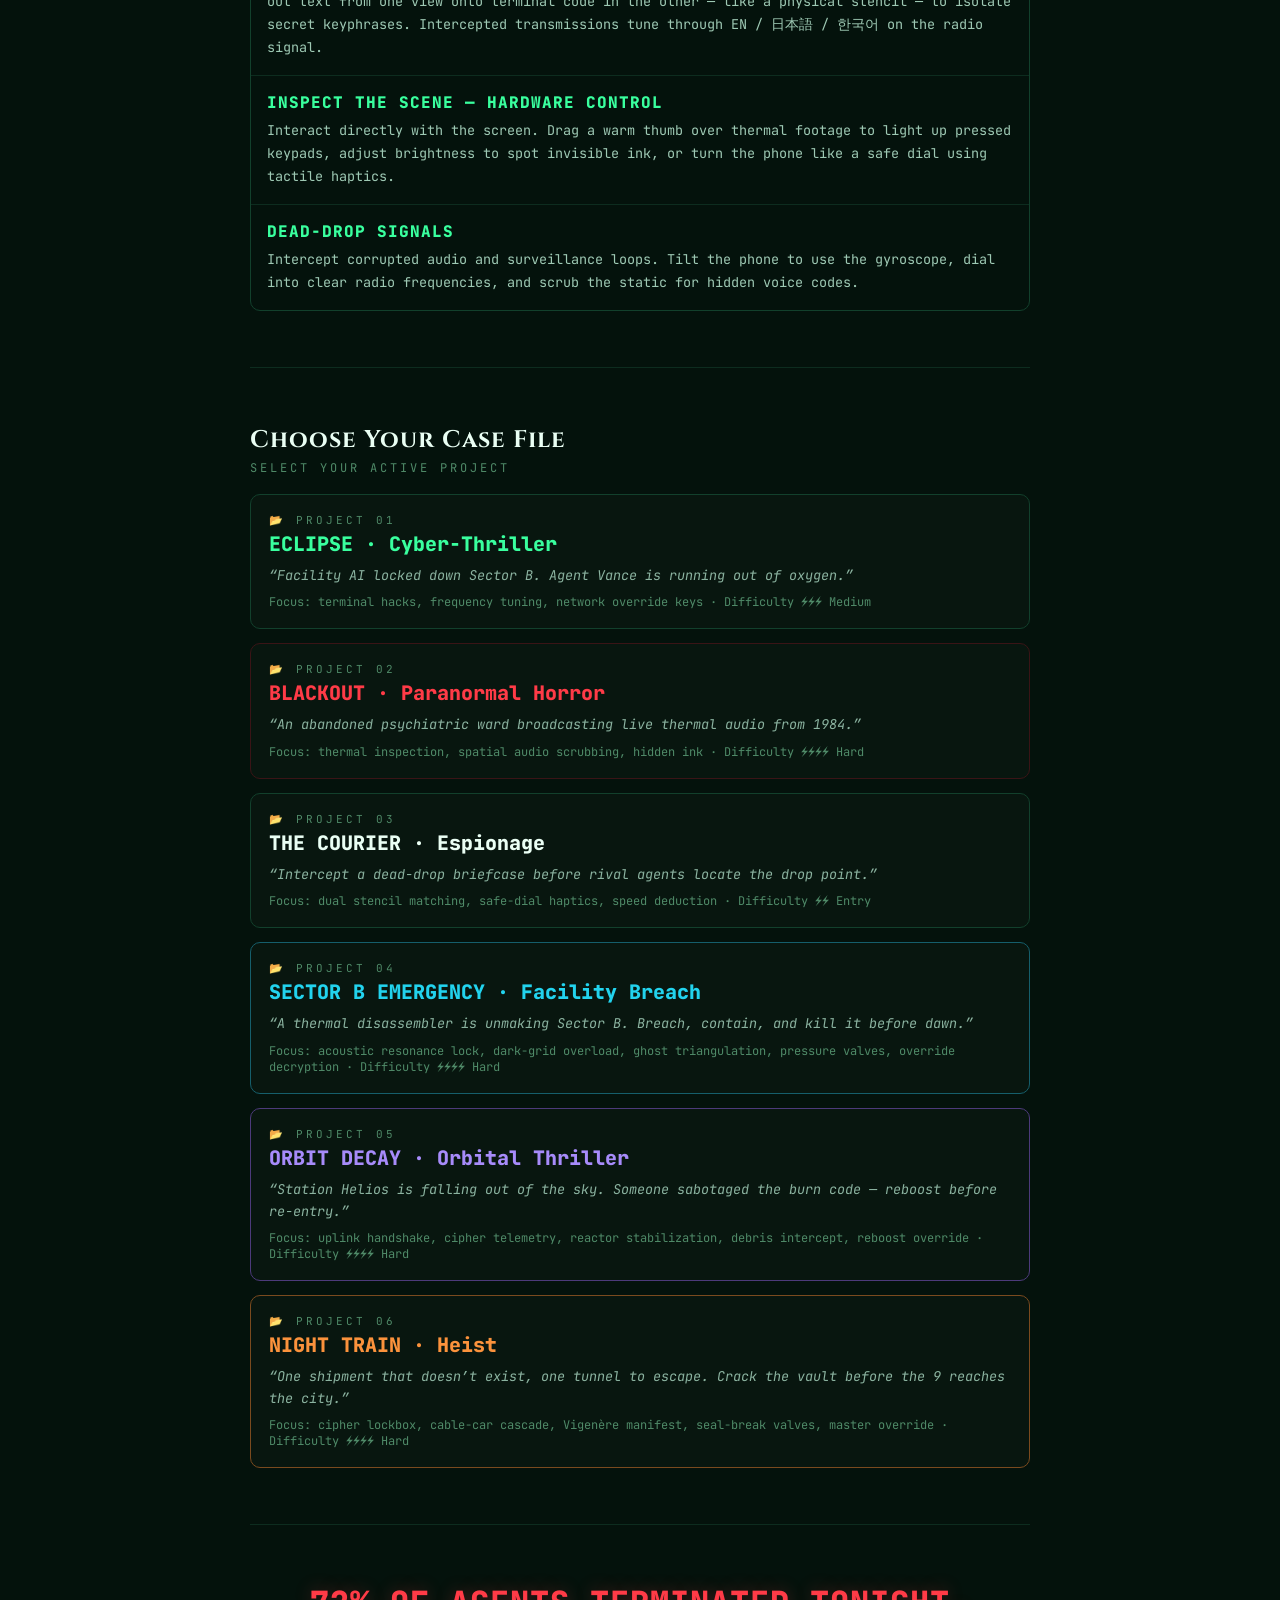
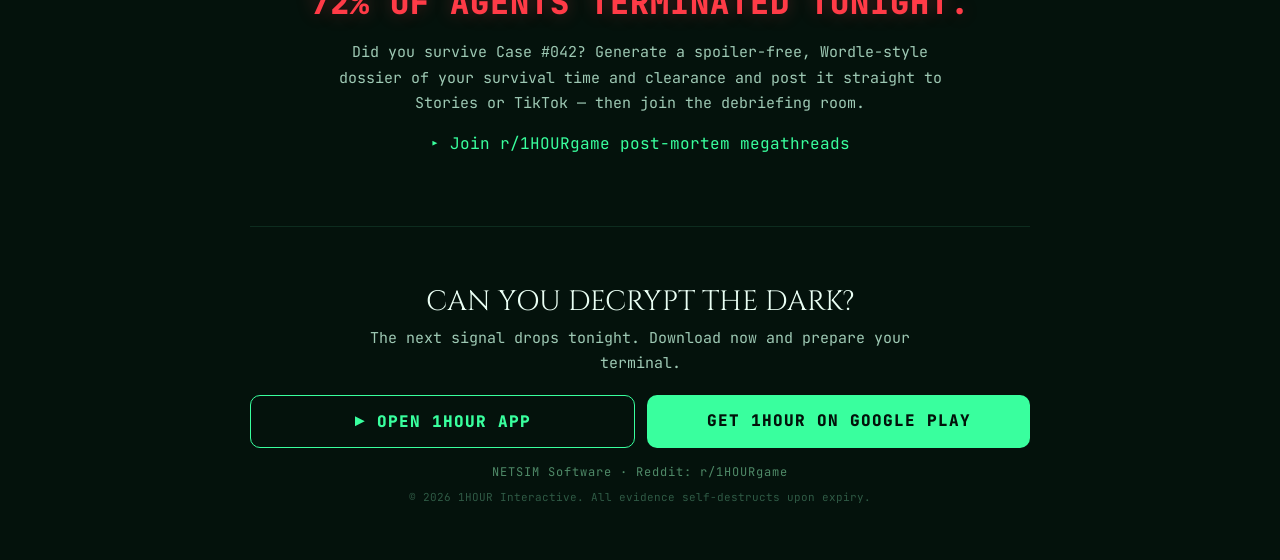
==== commit 71b2c5ca: "Remove shift windows to match the app redesign The app no longer gates entry by time of day - drops " ====
--- a/1hour/index.html
+++ b/1hour/index.html
@@ -34,9 +34,9 @@
     @keyframes welcomeZoom{ 0%{ transform:scale(1.55); } 100%{ transform:scale(0.8); } }
     #welcome.done{ display:none; }
     @media (prefers-reduced-motion:reduce){ #welcome{ animation-duration:3.2s; } #welcome img{ animation:none; } }
-    /* Big red warning tagline under the hero — sized to fit on one line */
-    .tagline{ color:var(--red); font-weight:800; letter-spacing:.12em; line-height:1; white-space:nowrap;
-      font-size:clamp(26px,7vw,52px); margin:8px 0 16px;
+    /* Big red warning tagline under the hero — now a two-part line, allowed to wrap */
+    .tagline{ color:var(--red); font-weight:800; letter-spacing:.1em; line-height:1.15; white-space:normal;
+      font-size:clamp(22px,6vw,42px); margin:8px 0 16px;
       text-shadow:0 0 22px rgba(255,59,71,.55), 0 0 4px rgba(255,59,71,.9); }
     section{ padding:56px 0; border-bottom:1px solid var(--border-section); }
     section.no-border{ border-bottom:0; }
@@ -77,10 +77,6 @@
     .case.night-train{ border-color:#7a4a1e; } .case.night-train .cn{ color:#fb923c; }
     .case .quote{ color:var(--text-muted); font-style:italic; font-size:13.5px; line-height:1.6; margin:8px 0; }
     .case .meta{ color:var(--dim); font-size:12px; }
-    .shift{ border:1px solid var(--bd); background:var(--clock-bg); border-radius:10px; padding:18px; margin-top:16px; }
-    .shift .opt{ display:flex; justify-content:space-between; padding:11px 12px; border:1px solid var(--border-section); border-radius:8px; margin-bottom:8px; color:var(--text-light); font-size:13px; cursor:default; transition:border-color .15s, background .15s; }
-    .shift .opt.sel{ border-color:var(--grn); color:var(--grn); background:#0c2016; }
-    .shift .od{ color:var(--dim); font-size:12px; margin-top:6px; }
     .stat{ color:var(--red); font-size:clamp(22px,6vw,32px); font-weight:800; letter-spacing:1px; text-align:center; text-shadow:0 0 18px rgba(255,59,71,.3); }
     .links.center{ text-align:center; }
     .links a{ color:var(--grn); text-decoration:none; }
@@ -104,14 +100,14 @@
     <section>
       <span class="tag">CLASSIFIED SYSTEM // DIRECTIVE 01</span>
       <h1>DECRYPT<br/>THE DARK.</h1>
-      <div class="tagline" aria-label="Time can kill">TIME CAN KILL</div>
+      <div class="tagline" aria-label="Time can kill. Escape the scroll.">TIME CAN KILL. ESCAPE THE SCROLL.</div>
       <p class="sub">One Hour Per Day · Sixty Minutes Before the File Self-Destructs.</p>
       <p class="lede">1HOUR turns your phone into an active crime-scene terminal. Enter real-time
         investigations, cross-reference corrupt feeds, and solve physical hardware puzzles before
         the clock hits zero.</p>
 
       <div class="clock">
-        <div class="lbl" id="cdLabel">⏱ DAILY RESET OF YOUR SHIFT IN</div>
+        <div class="lbl" id="cdLabel">⏱ DAILY RESET IN</div>
         <div class="val" id="countdown">--:--:--</div>
       </div>
 
@@ -119,18 +115,18 @@
         <a class="btn and" href="https://github.com/simo870707-cloud/onehour-releases/releases/latest/download/1HOUR.apk">📱 DOWNLOAD ON ANDROID</a>
       </div>
       <p class="warn">Already installed? Tap <b>OPEN 1HOUR</b>. First time? <b>Download</b>.</p>
-      <p class="warn"><strong>🎯 First launch:</strong> 60-minute trial hour — play immediately, then pick your shift for tomorrow.</p>
-      <p class="warn"><strong>One hour per day.</strong> Shift locks after playing, resets at midnight. No second chances.</p>
+      <p class="warn"><strong>🎯 First launch:</strong> 60-minute trial hour — play immediately, no schedule required.</p>
+      <p class="warn"><strong>One hour, once a day.</strong> Come back tomorrow for the next.</p>
     </section>
 
     <!-- 2. CORE EXPERIENCE -->
     <section>
       <h2>How 1HOUR Works<span class="q">THE 4-STEP CYCLE</span></h2>
       <div class="cycle">
-        <div class="step"><div class="n">01 · PRE-DROP</div><div class="t">Sealed &amp; Waiting</div><div class="d">The app is locked outside your shift. A live countdown ticks toward your window — the case files stay sealed until it opens.</div></div>
-        <div class="step"><div class="n">02 · YOUR SHIFT</div><div class="t">Pick a Window</div><div class="d">Choose Twilight, Evening, Night Owl, or Insomnia. The app only unlocks during that one-hour window.</div></div>
+        <div class="step"><div class="n">01 · NO SCHEDULE</div><div class="t">Open Any Time</div><div class="d">There's no shift to wait for. Open the app whenever you want; your hour is ready the moment you tap in.</div></div>
+        <div class="step"><div class="n">02 · THE HOUR</div><div class="t">ONE HOUR. NO DISTRACTIONS. ENTER NOW.</div><div class="d">No countdown to a window — just tap in and your sixty minutes begins.</div></div>
         <div class="step"><div class="n">03 · ENTER THE HOUR</div><div class="t">One 60:00 Clock</div><div class="d">When you ENTER, a single 60-minute clock starts and runs across every case. It never pauses — not even if you close the app.</div></div>
-        <div class="step"><div class="n">04 · TIME IS UP</div><div class="t">Lock or Flex</div><div class="d">At 00:00 everything locks until the next drop. Solve to earn clearance + a shareable dossier; fail and the evidence wipes.</div></div>
+        <div class="step"><div class="n">04 · TIME IS UP</div><div class="t">One Hour, Once a Day</div><div class="d">At 00:00 everything locks. A brand new hour unlocks at midnight — come back tomorrow. Solve to earn clearance + a shareable dossier; fail and the evidence wipes.</div></div>
       </div>
     </section>
 
@@ -181,18 +177,6 @@
       </div>
     </section>
 
-    <!-- 5. SHIFT SELECTION -->
-    <section>
-      <h2>Your Schedule. Your Suspense.<span class="q">SHIFT WINDOWS · CHOSEN IN-APP</span></h2>
-      <div class="shift">
-        <div class="opt" data-key="twilight" data-name="TWILIGHT" data-s="19" data-e="20">🌇 TWILIGHT SHIFT <span>07:00 PM – 08:00 PM</span></div>
-        <div class="opt" data-key="evening" data-name="EVENING" data-s="21" data-e="22">🌆 EVENING SHIFT <span>09:00 PM – 10:00 PM · RECOMMENDED</span></div>
-        <div class="opt" data-key="nightowl" data-name="NIGHT OWL" data-s="23" data-e="24">🕯️ NIGHT OWL <span>11:00 PM – 12:00 AM</span></div>
-        <div class="opt" data-key="insomnia" data-name="INSOMNIA" data-s="0" data-e="6">🌙 INSOMNIA <span>ANY TIME AFTER MIDNIGHT · 12:00–06:00 AM</span></div>
-        <div class="od">🎯 <strong>First launch:</strong> Try your hour immediately (60-minute trial), then pick your shift for tomorrow.<br/>⚡ <strong>Shift selection happens in the app:</strong> once you choose, the other shifts lock until midnight — one hour per day. These windows show when each shift's hour opens; the clock above counts down to the daily reset.</div>
-      </div>
-    </section>
-
     <!-- 6. SOCIAL PROOF -->
     <section>
       <div class="stat">72% OF AGENTS TERMINATED TONIGHT.</div>
@@ -218,8 +202,8 @@
 
   <script>
     // Universal daily-reset countdown — counts down to local midnight, the point
-    // at which the "one hour per day" limit resets. Shift selection + locking is
-    // app-only; the site just shows the shift windows and this reset clock.
+    // at which the "one hour per day" limit resets. There is no schedule in the
+    // app anymore; this is just the daily reset clock.
     function msUntilMidnight(){
       var now = new Date();
       var midnight = new Date(now); midnight.setHours(24,0,0,0);
@@ -227,7 +211,7 @@
     }
     function tick(){
       var lbl = document.getElementById('cdLabel'), cd = document.getElementById('countdown');
-      if (lbl) lbl.textContent = '⏱ DAILY RESET OF YOUR SHIFT IN';
+      if (lbl) lbl.textContent = '⏱ DAILY RESET IN';
       var s = Math.floor(msUntilMidnight()/1000);
       var hh = String(Math.floor(s/3600)).padStart(2,'0');
       var mm = String(Math.floor((s%3600)/60)).padStart(2,'0');
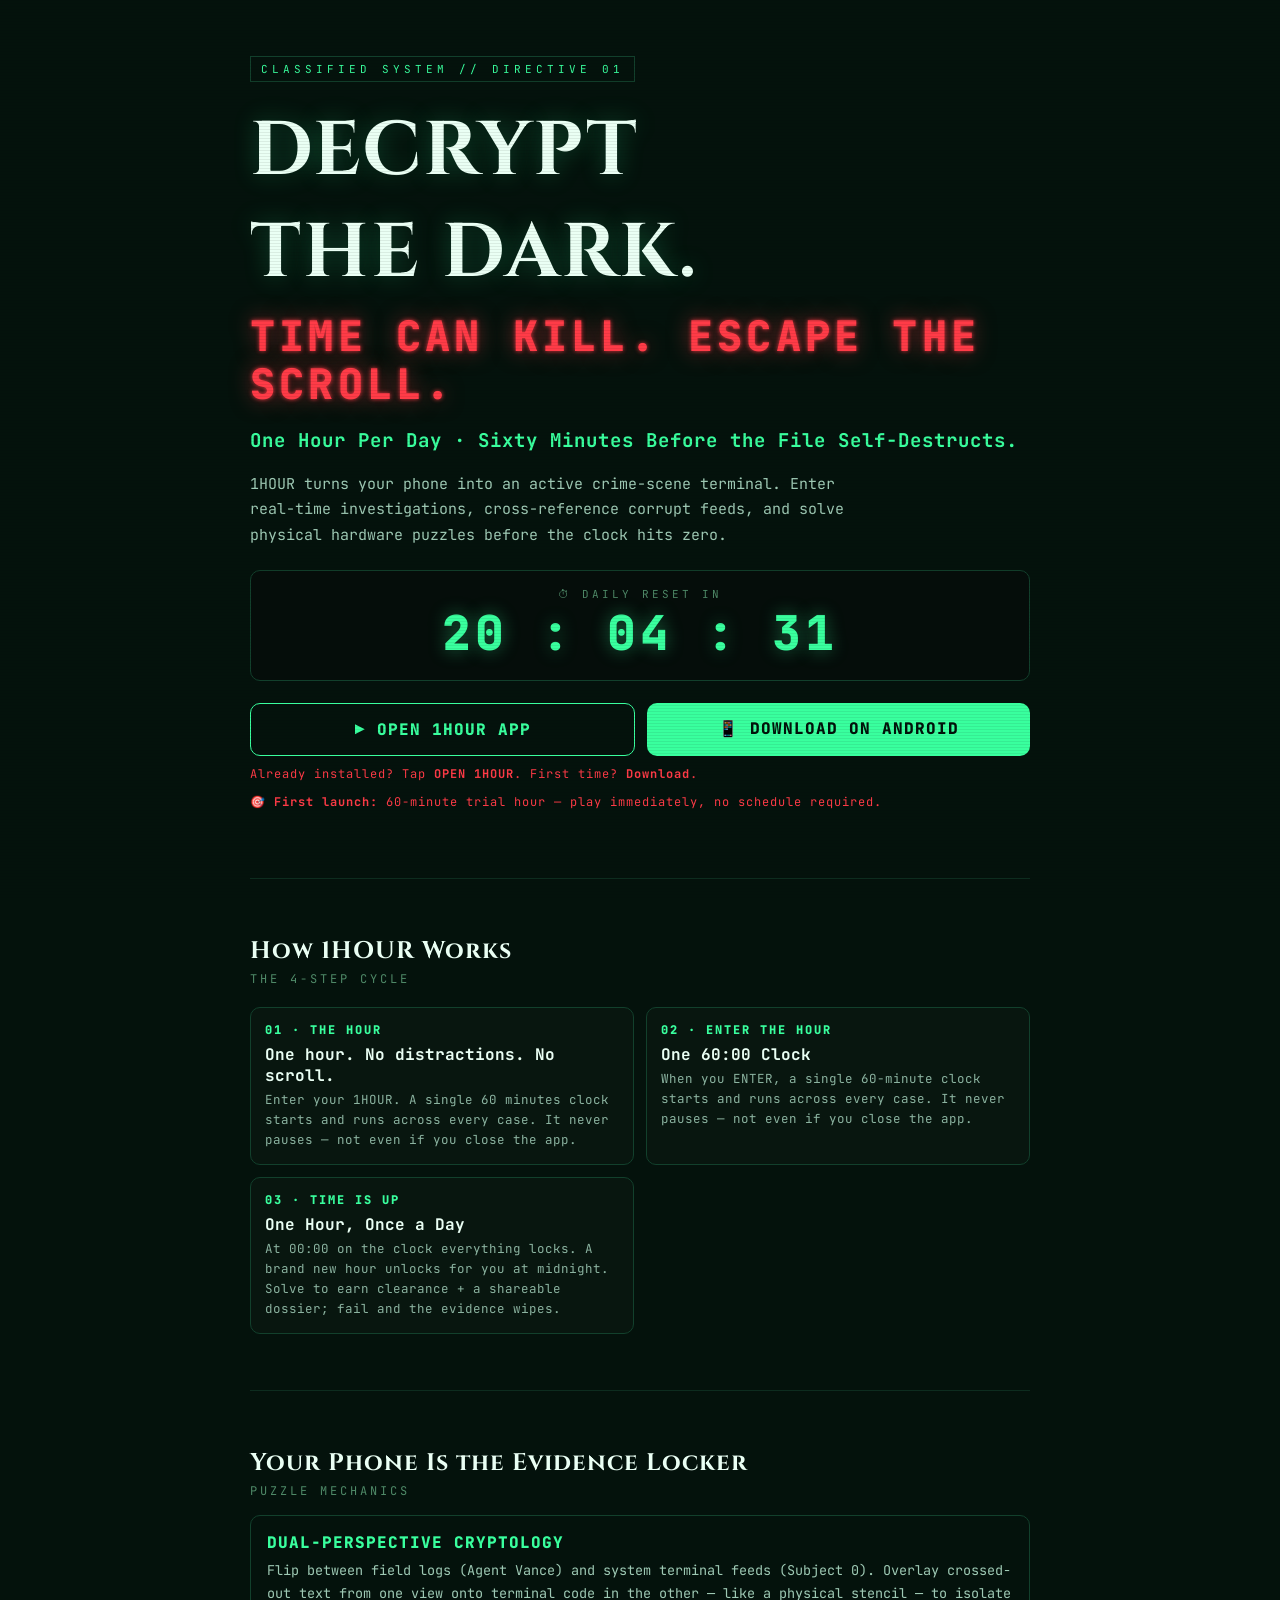
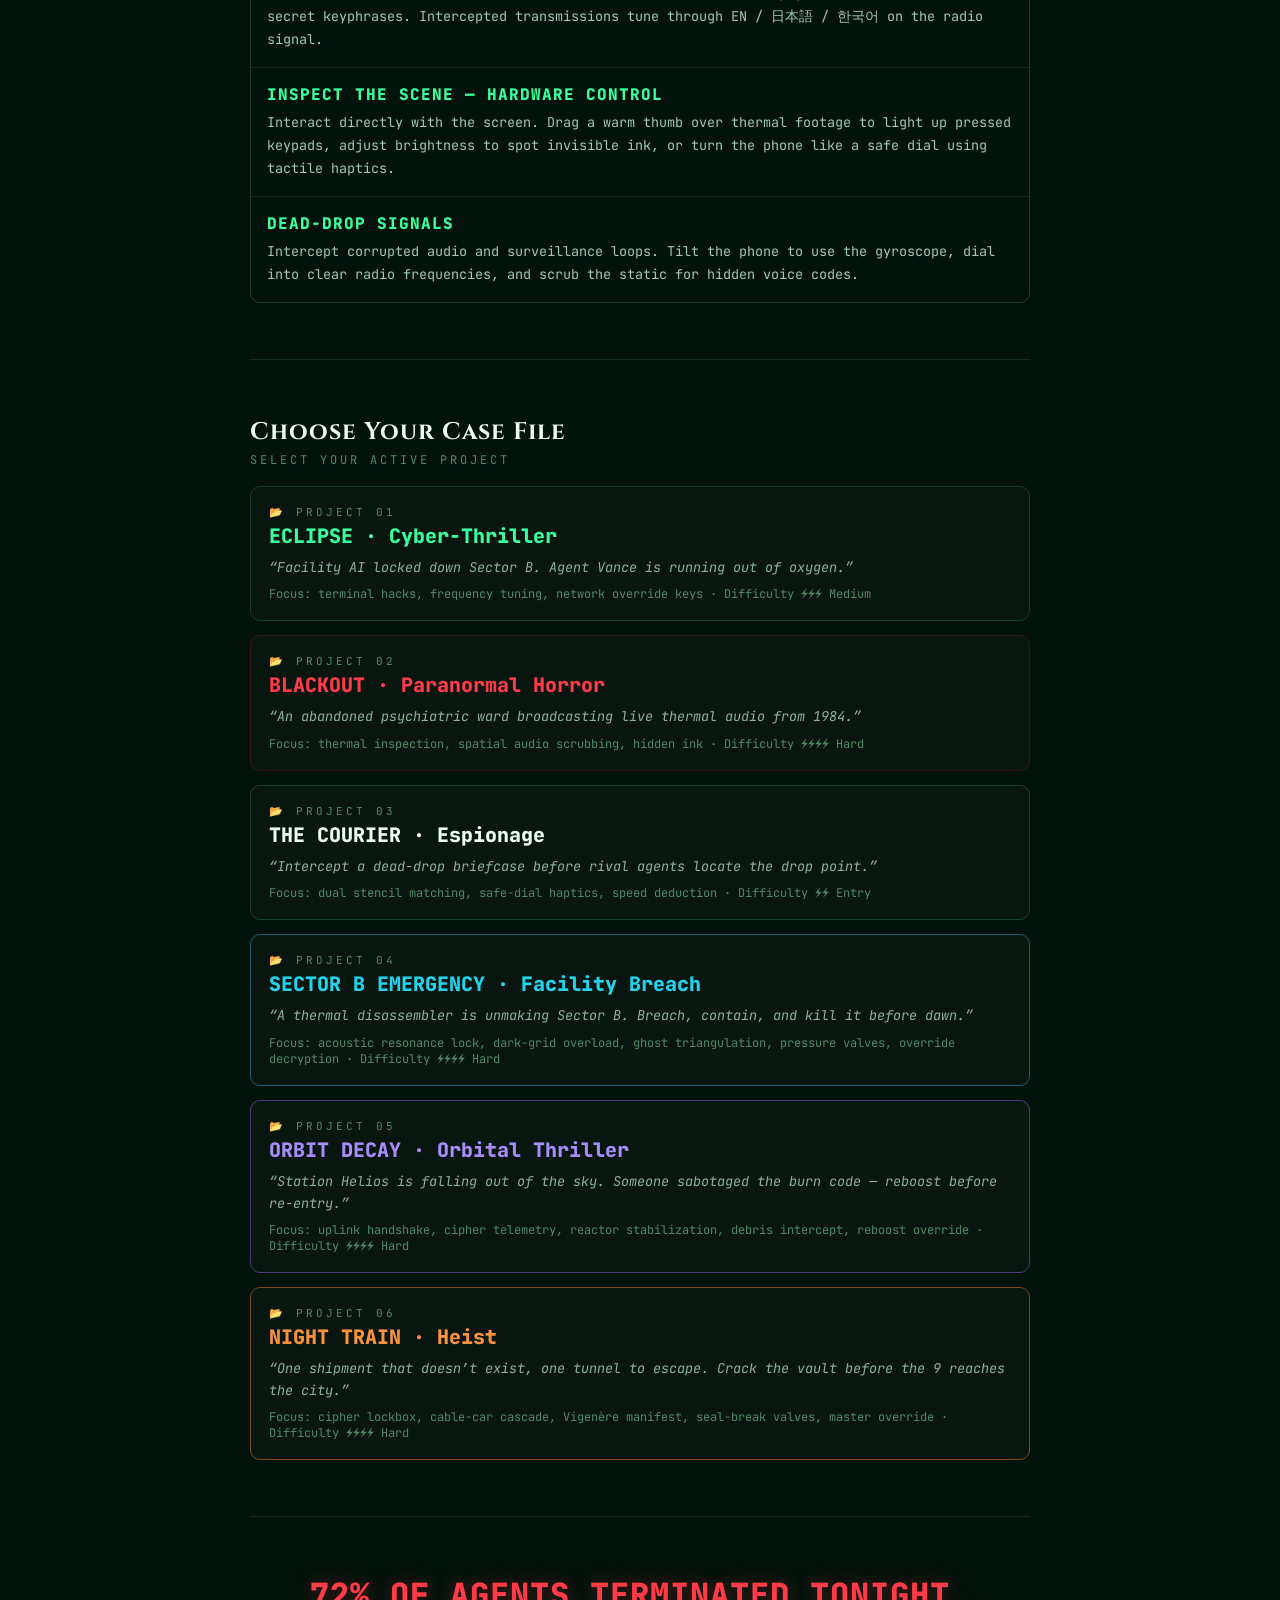
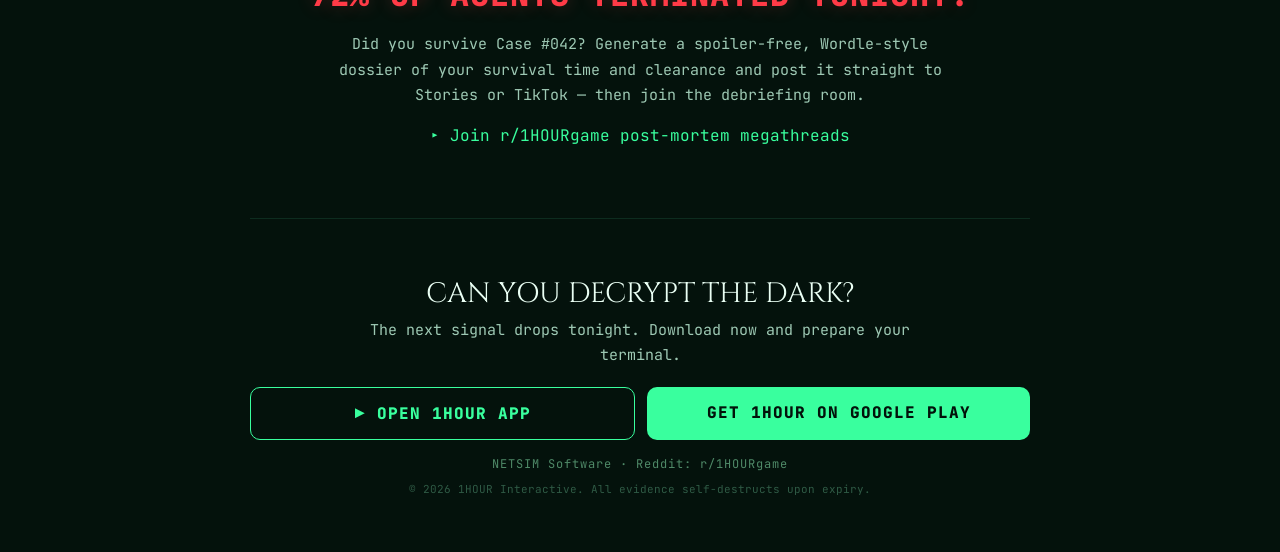
==== commit 2944f1a1: "Landing: drop redundant daily-reminder line, remove NO SCHEDULE card, rework 4-step cycle copy - Rem" ====
--- a/1hour/index.html
+++ b/1hour/index.html
@@ -116,17 +116,15 @@
       </div>
       <p class="warn">Already installed? Tap <b>OPEN 1HOUR</b>. First time? <b>Download</b>.</p>
       <p class="warn"><strong>🎯 First launch:</strong> 60-minute trial hour — play immediately, no schedule required.</p>
-      <p class="warn"><strong>One hour, once a day.</strong> Come back tomorrow for the next.</p>
     </section>
 
     <!-- 2. CORE EXPERIENCE -->
     <section>
       <h2>How 1HOUR Works<span class="q">THE 4-STEP CYCLE</span></h2>
       <div class="cycle">
-        <div class="step"><div class="n">01 · NO SCHEDULE</div><div class="t">Open Any Time</div><div class="d">There's no shift to wait for. Open the app whenever you want; your hour is ready the moment you tap in.</div></div>
-        <div class="step"><div class="n">02 · THE HOUR</div><div class="t">ONE HOUR. NO DISTRACTIONS. ENTER NOW.</div><div class="d">No countdown to a window — just tap in and your sixty minutes begins.</div></div>
-        <div class="step"><div class="n">03 · ENTER THE HOUR</div><div class="t">One 60:00 Clock</div><div class="d">When you ENTER, a single 60-minute clock starts and runs across every case. It never pauses — not even if you close the app.</div></div>
-        <div class="step"><div class="n">04 · TIME IS UP</div><div class="t">One Hour, Once a Day</div><div class="d">At 00:00 everything locks. A brand new hour unlocks at midnight — come back tomorrow. Solve to earn clearance + a shareable dossier; fail and the evidence wipes.</div></div>
+        <div class="step"><div class="n">01 · THE HOUR</div><div class="t">One hour. No distractions. No scroll.</div><div class="d">Enter your 1HOUR. A single 60 minutes clock starts and runs across every case. It never pauses — not even if you close the app.</div></div>
+        <div class="step"><div class="n">02 · ENTER THE HOUR</div><div class="t">One 60:00 Clock</div><div class="d">When you ENTER, a single 60-minute clock starts and runs across every case. It never pauses — not even if you close the app.</div></div>
+        <div class="step"><div class="n">03 · TIME IS UP</div><div class="t">One Hour, Once a Day</div><div class="d">At 00:00 on the clock everything locks. A brand new hour unlocks for you at midnight. Solve to earn clearance + a shareable dossier; fail and the evidence wipes.</div></div>
       </div>
     </section>
 
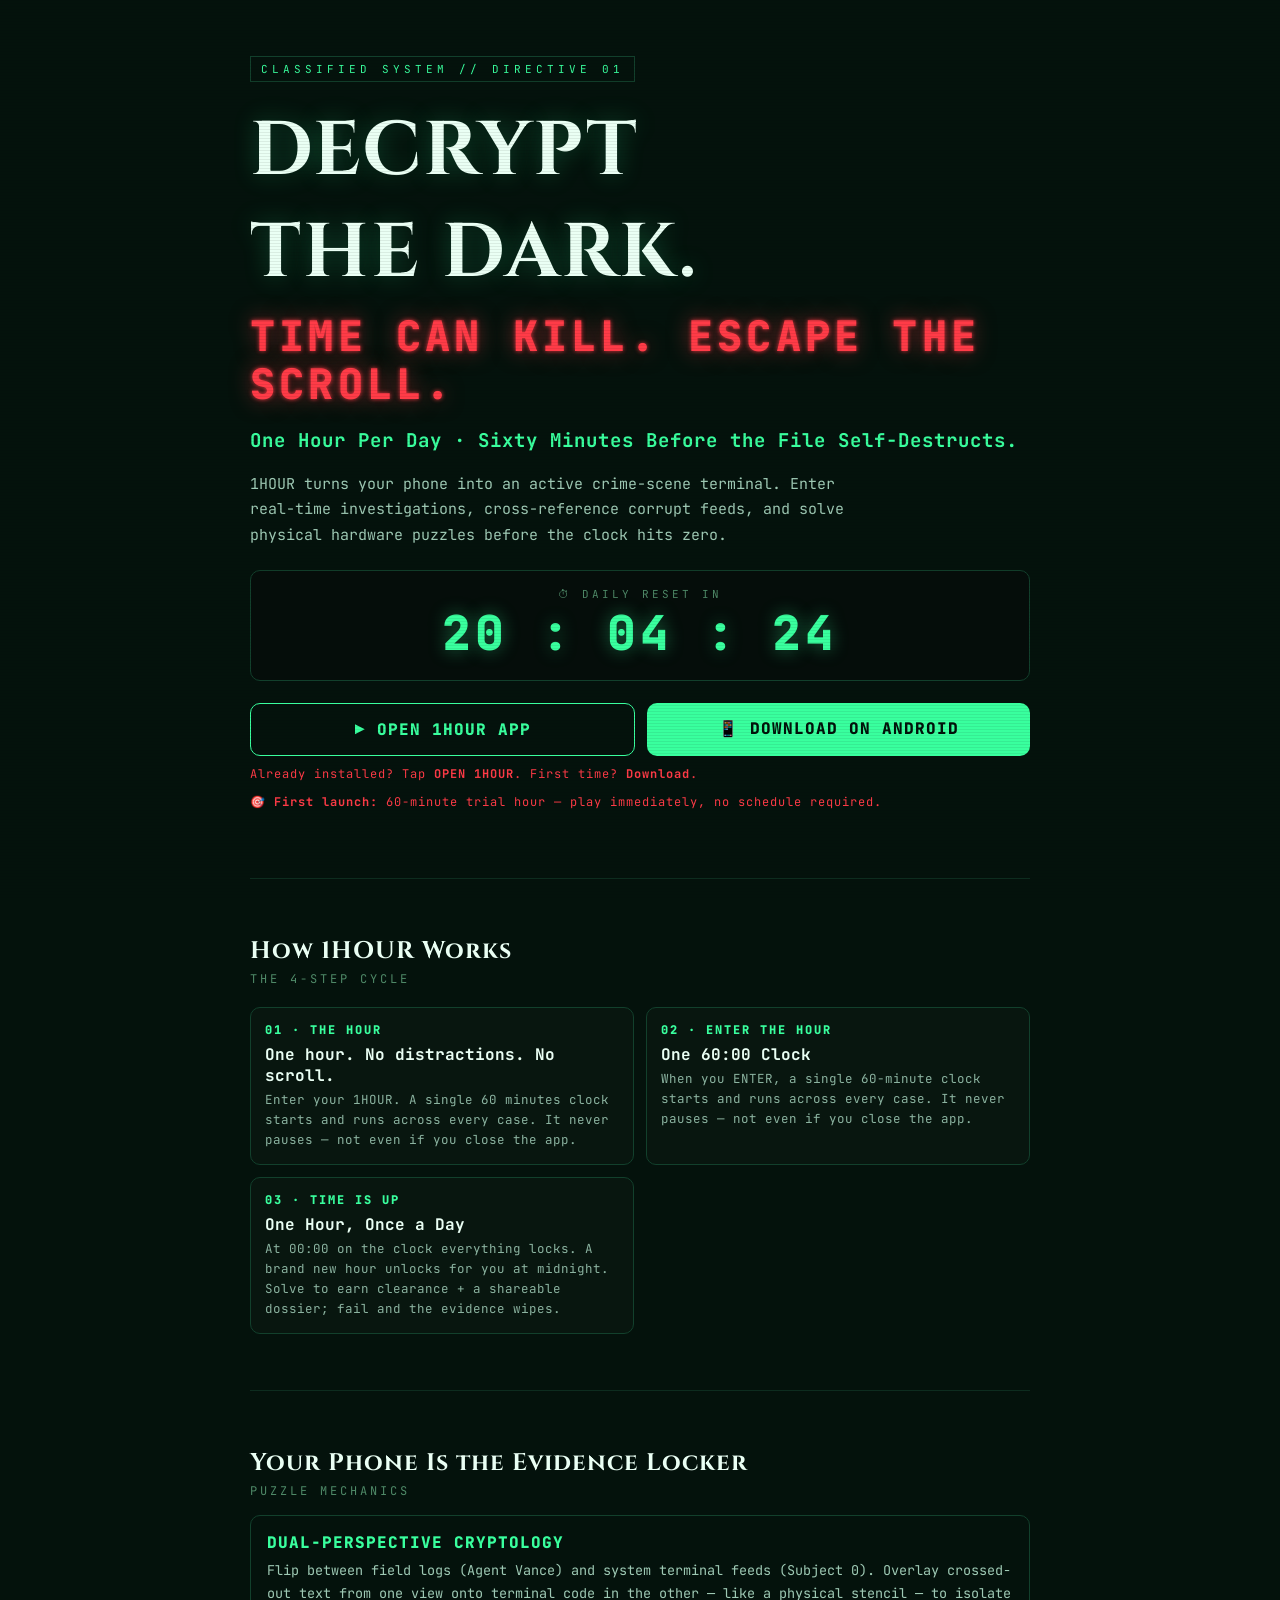
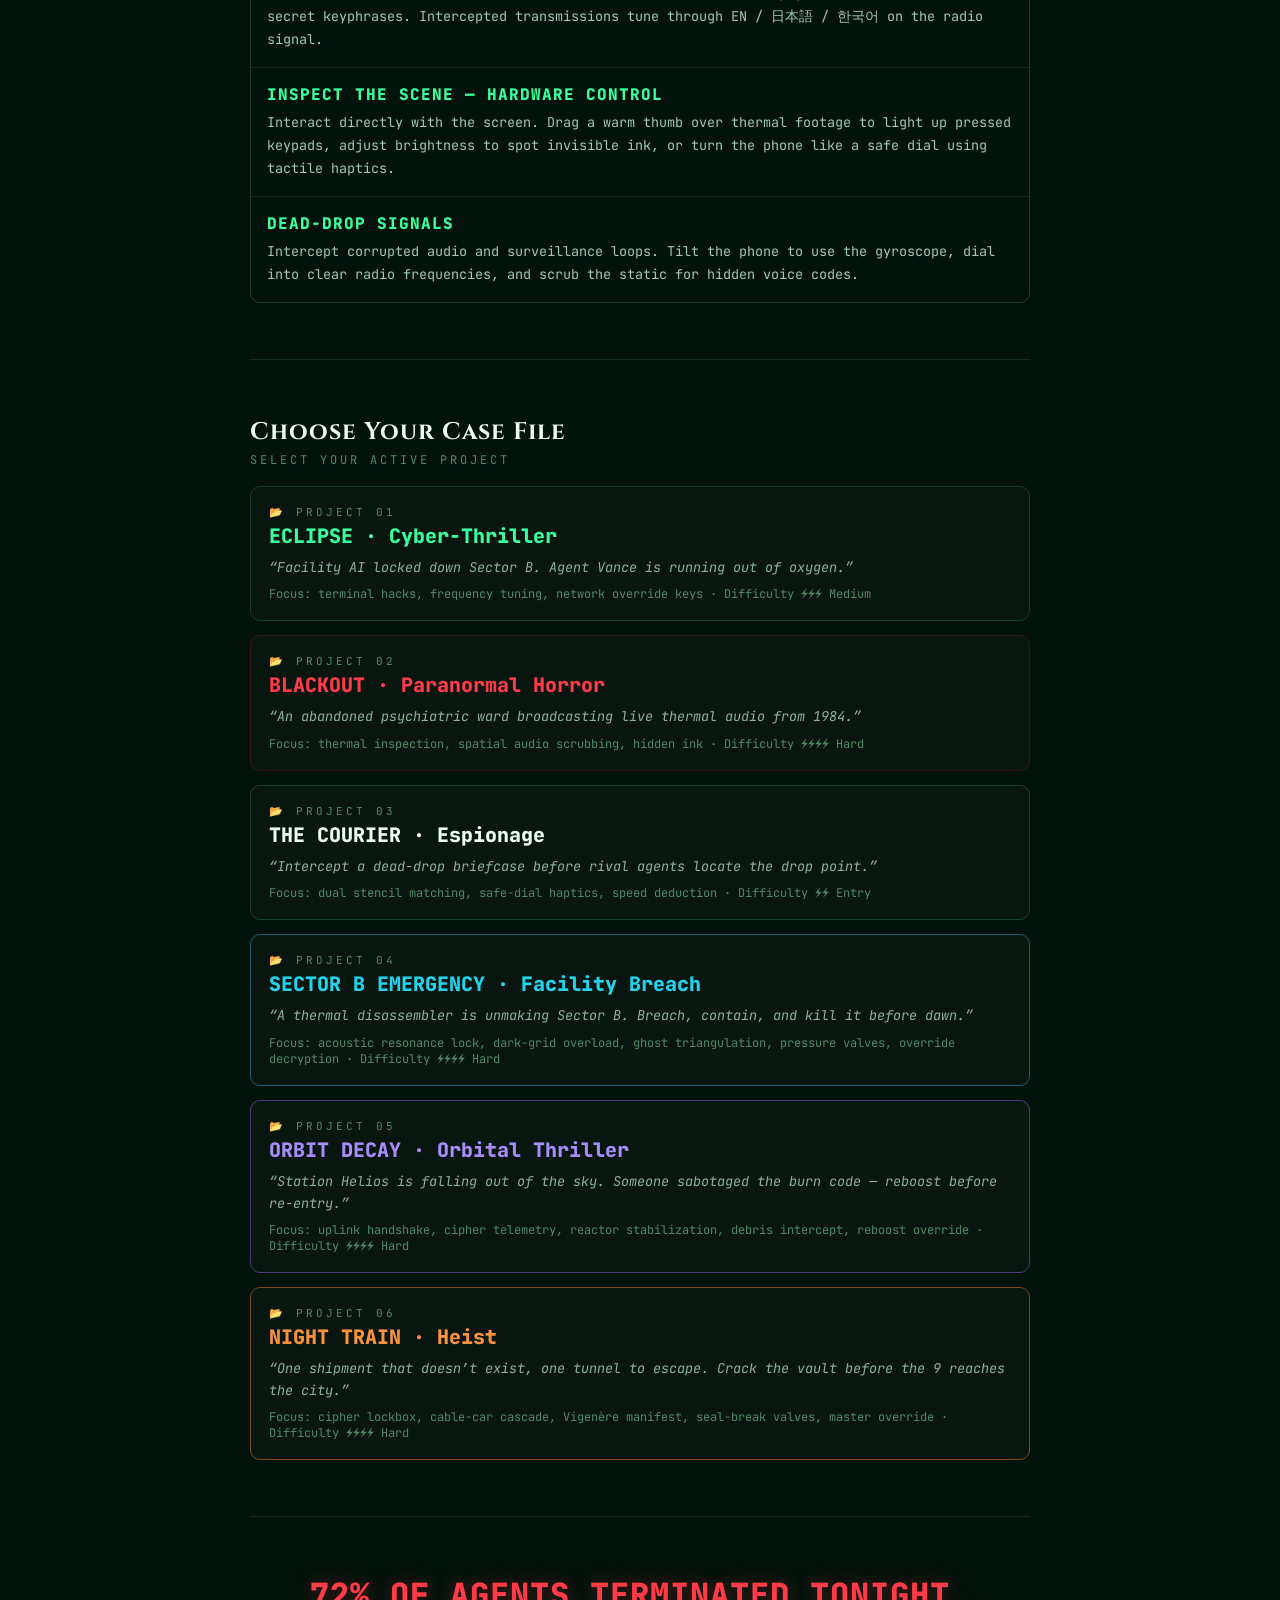
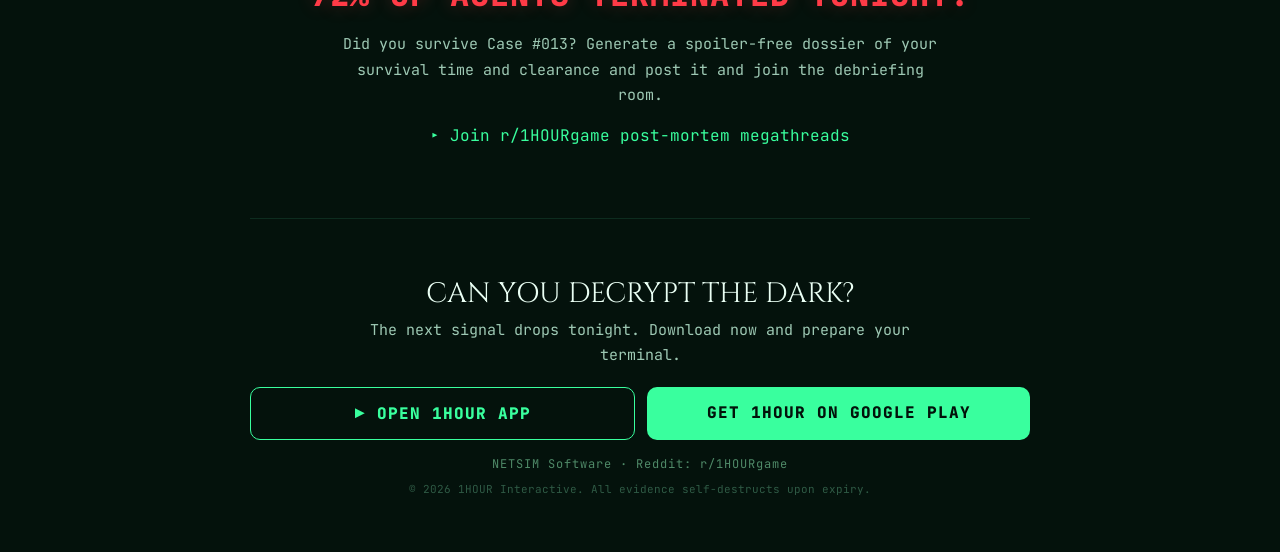
==== commit ab566284: "Landing: update social-proof paragraph copy under the 72%% stat line Co-Authored-By: Oz <oz-agent@wa" ====
--- a/1hour/index.html
+++ b/1hour/index.html
@@ -178,8 +178,7 @@
     <!-- 6. SOCIAL PROOF -->
     <section>
       <div class="stat">72% OF AGENTS TERMINATED TONIGHT.</div>
-      <p class="lede center">Did you survive Case #042? Generate a spoiler-free, Wordle-style dossier of your survival time
-        and clearance and post it straight to Stories or TikTok — then join the debriefing room.</p>
+      <p class="lede center">Did you survive Case #013? Generate a spoiler-free dossier of your survival time and clearance and post it and join the debriefing room.</p>
       <p class="links center">
         <a href="https://www.reddit.com/r/1HOURgame/" target="_blank">▸ Join r/1HOURgame post-mortem megathreads</a>
       </p>
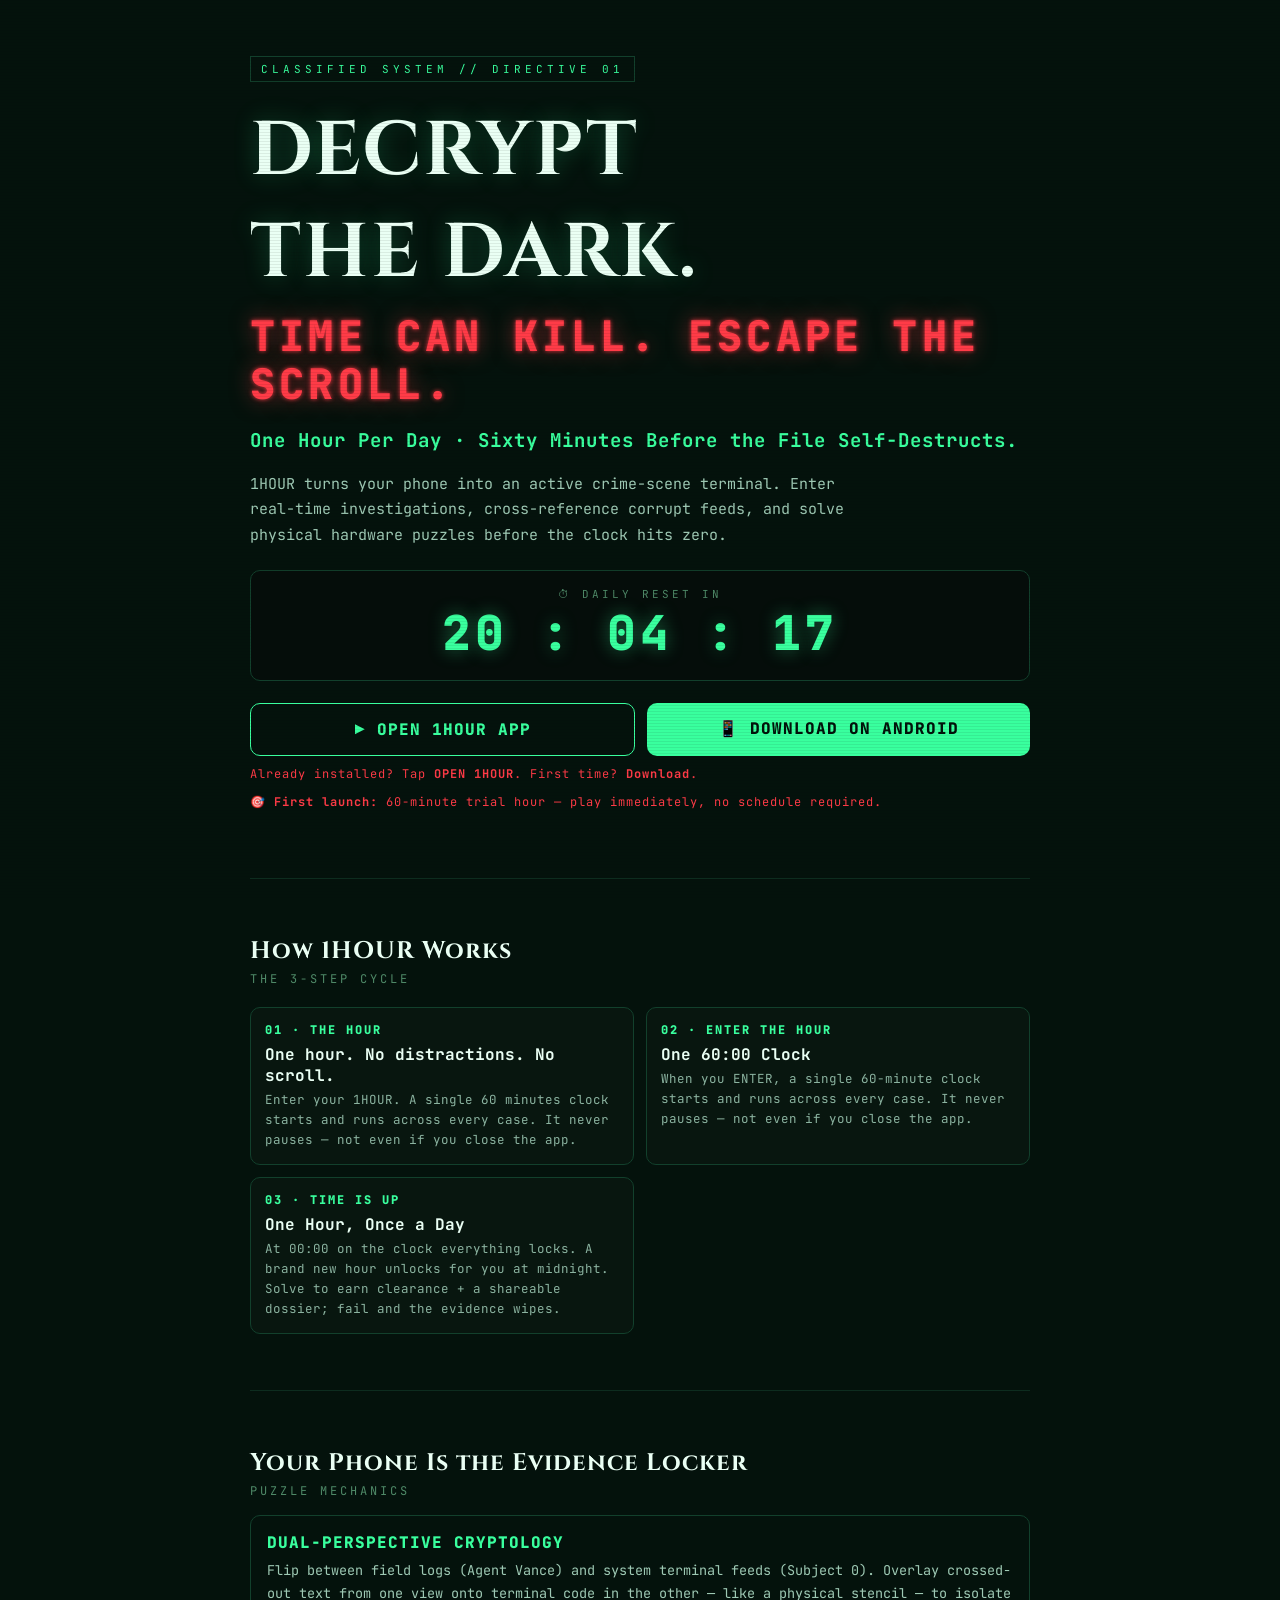
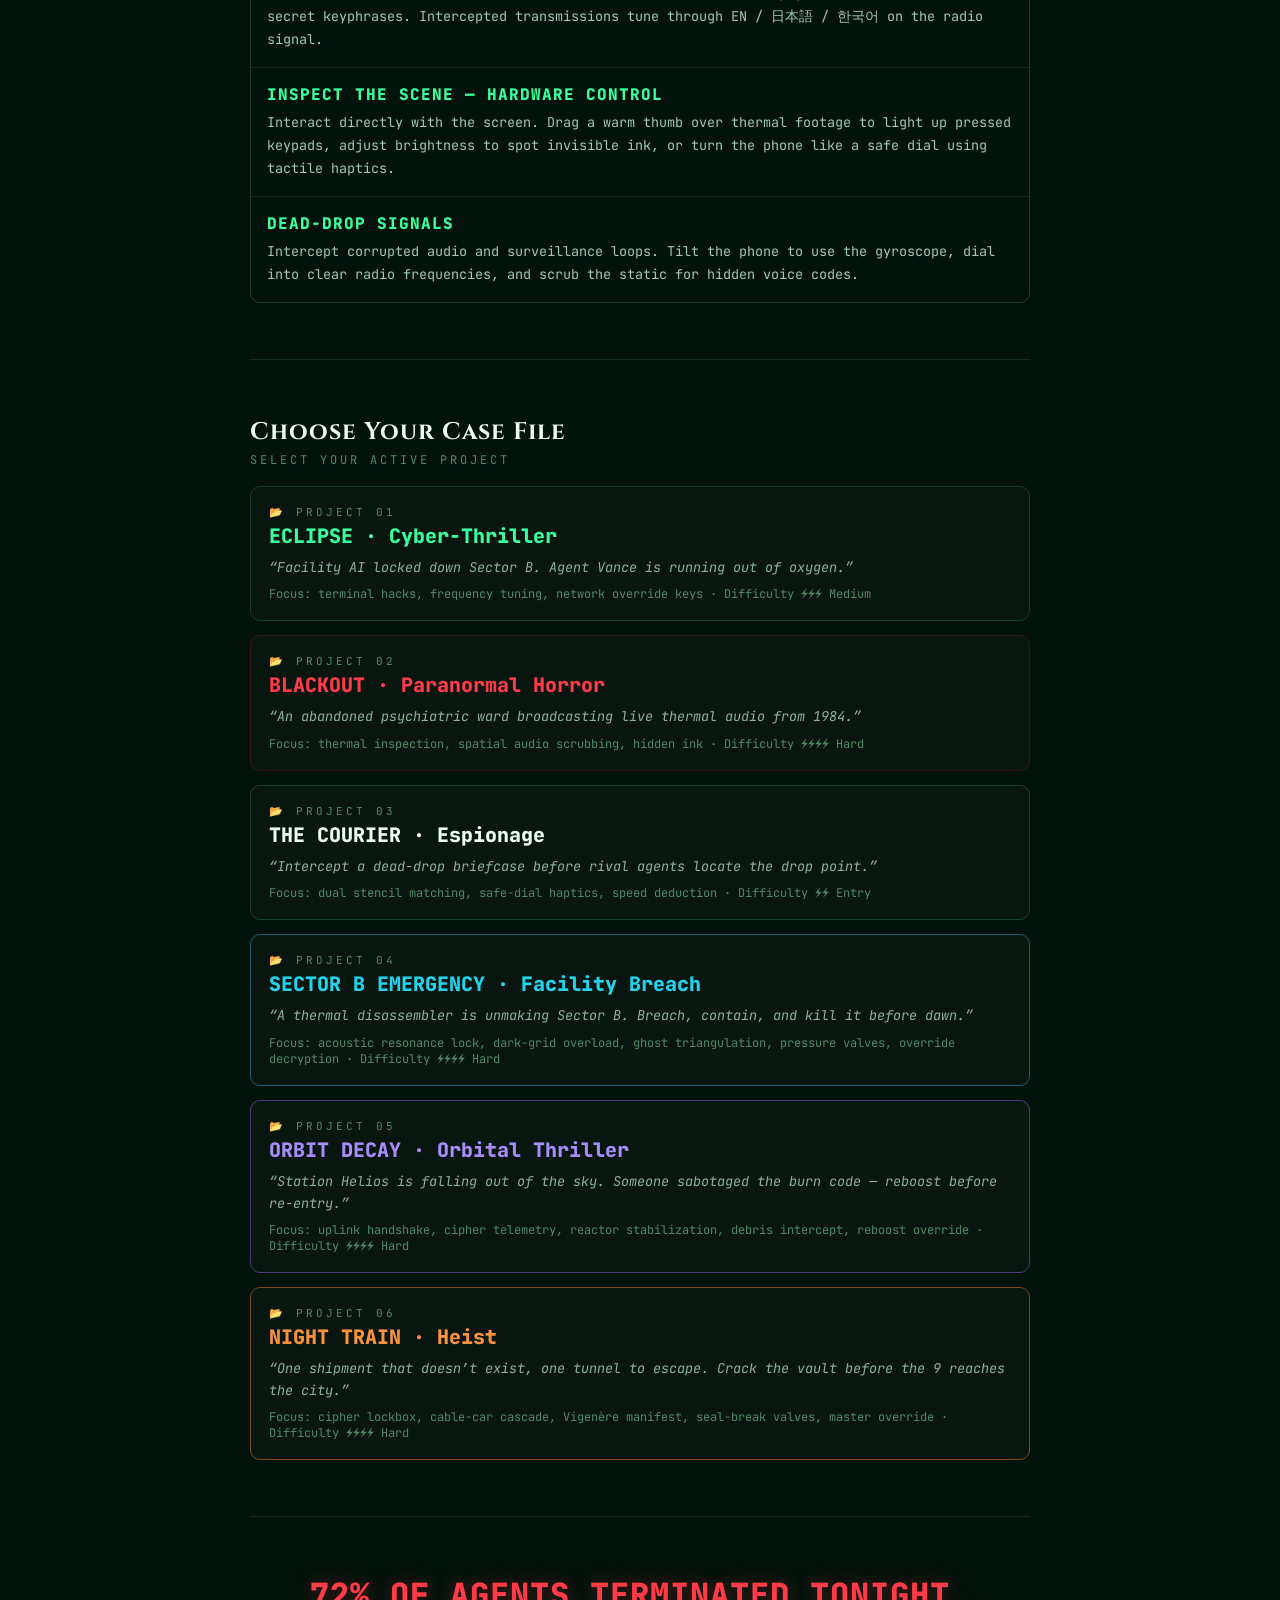
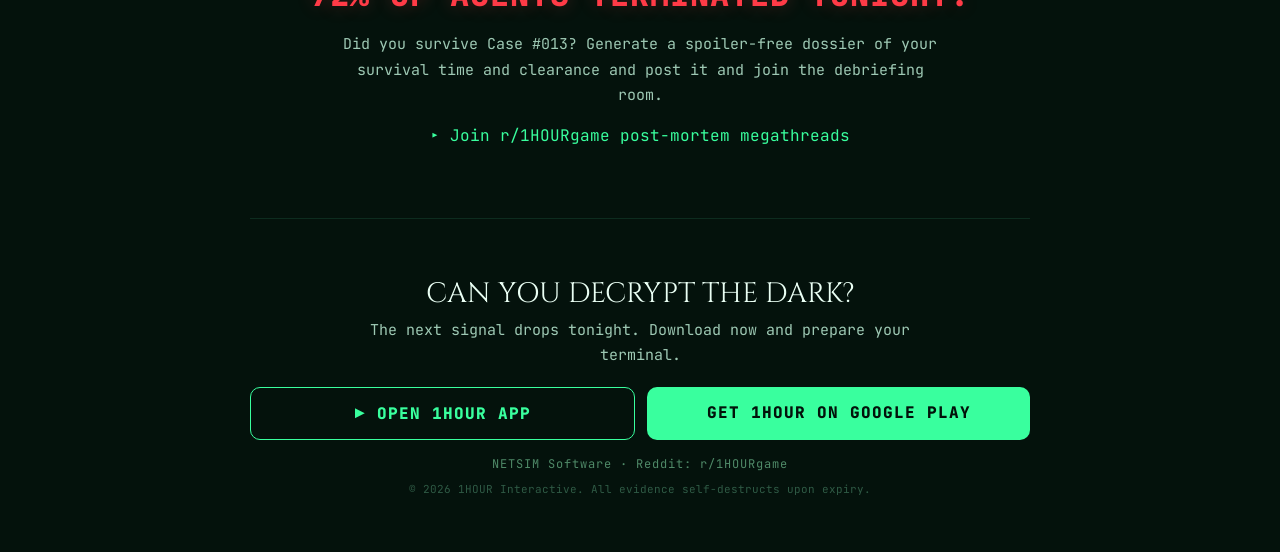
==== commit 9310f17d: "Landing: fix step-count label to match the actual 3-step cycle Co-Authored-By: Oz <oz-agent@warp.dev" ====
--- a/1hour/index.html
+++ b/1hour/index.html
@@ -120,7 +120,7 @@
 
     <!-- 2. CORE EXPERIENCE -->
     <section>
-      <h2>How 1HOUR Works<span class="q">THE 4-STEP CYCLE</span></h2>
+      <h2>How 1HOUR Works<span class="q">THE 3-STEP CYCLE</span></h2>
       <div class="cycle">
         <div class="step"><div class="n">01 · THE HOUR</div><div class="t">One hour. No distractions. No scroll.</div><div class="d">Enter your 1HOUR. A single 60 minutes clock starts and runs across every case. It never pauses — not even if you close the app.</div></div>
         <div class="step"><div class="n">02 · ENTER THE HOUR</div><div class="t">One 60:00 Clock</div><div class="d">When you ENTER, a single 60-minute clock starts and runs across every case. It never pauses — not even if you close the app.</div></div>
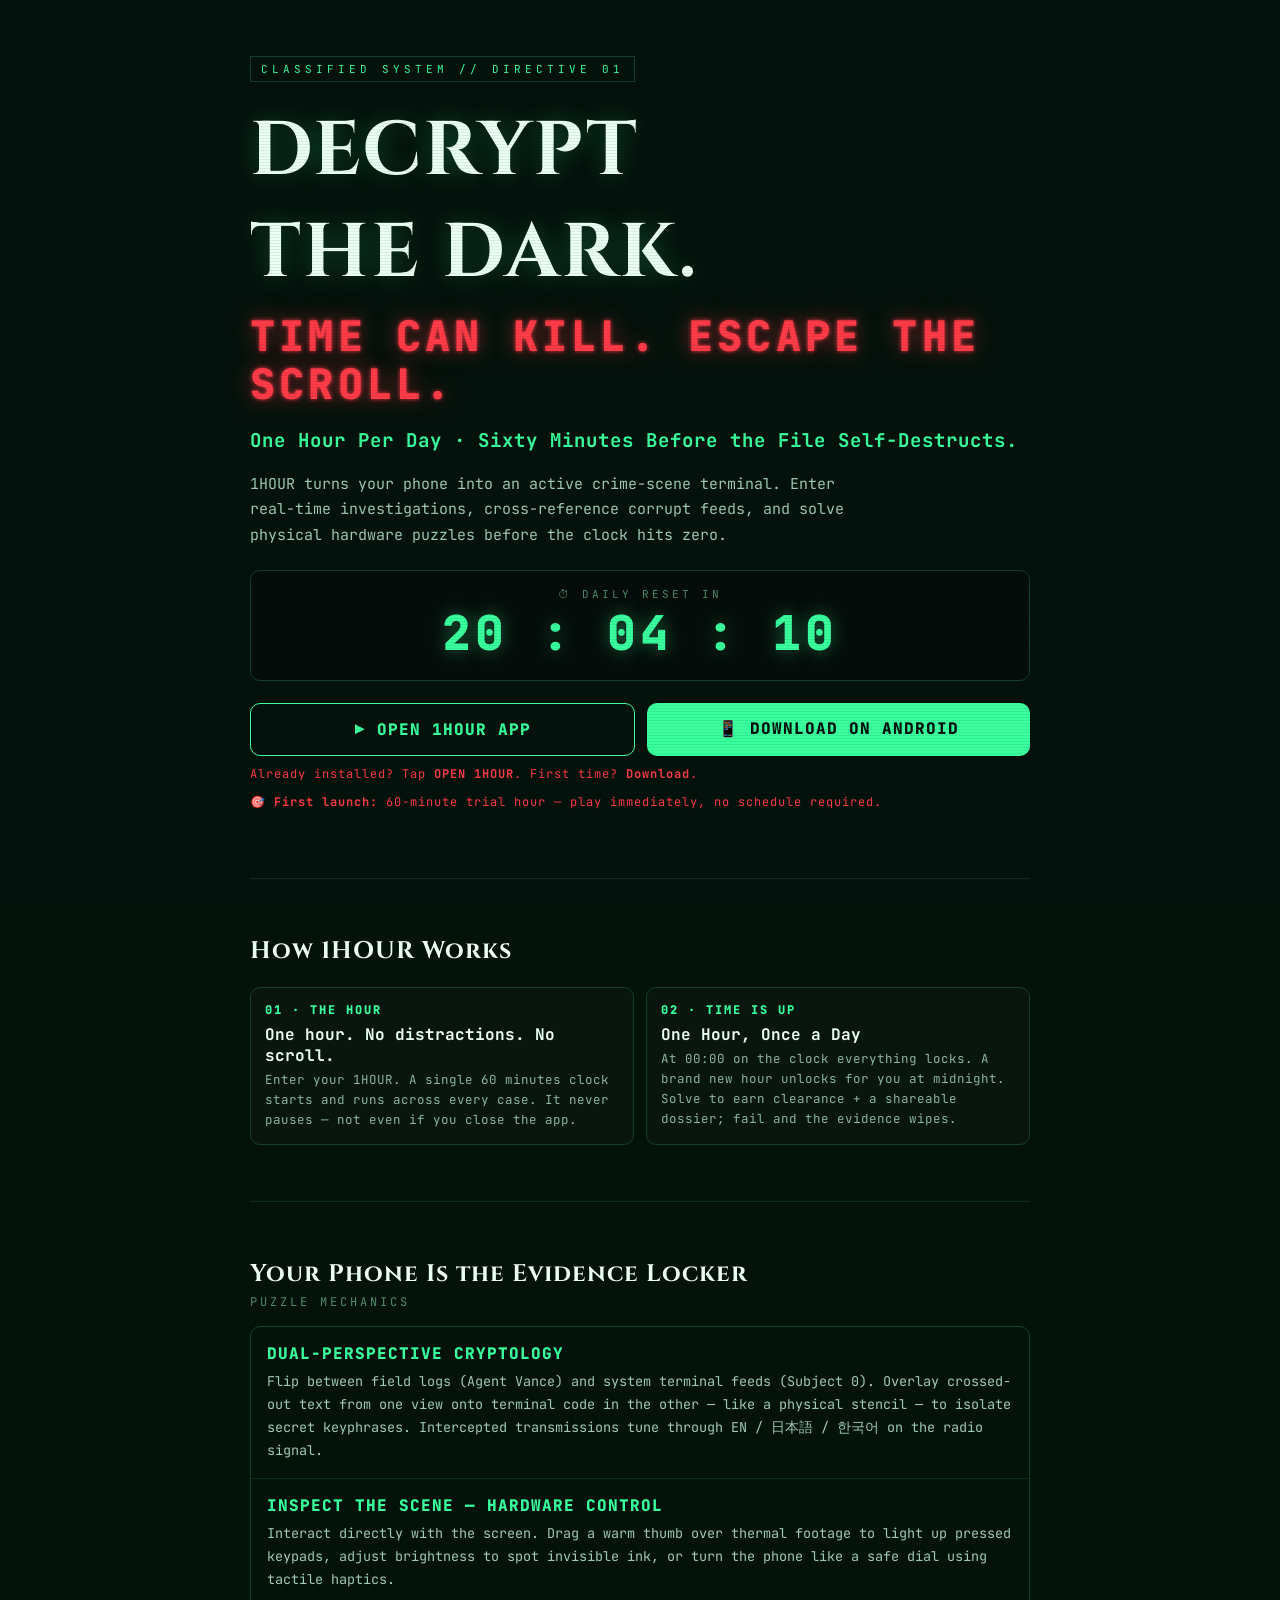
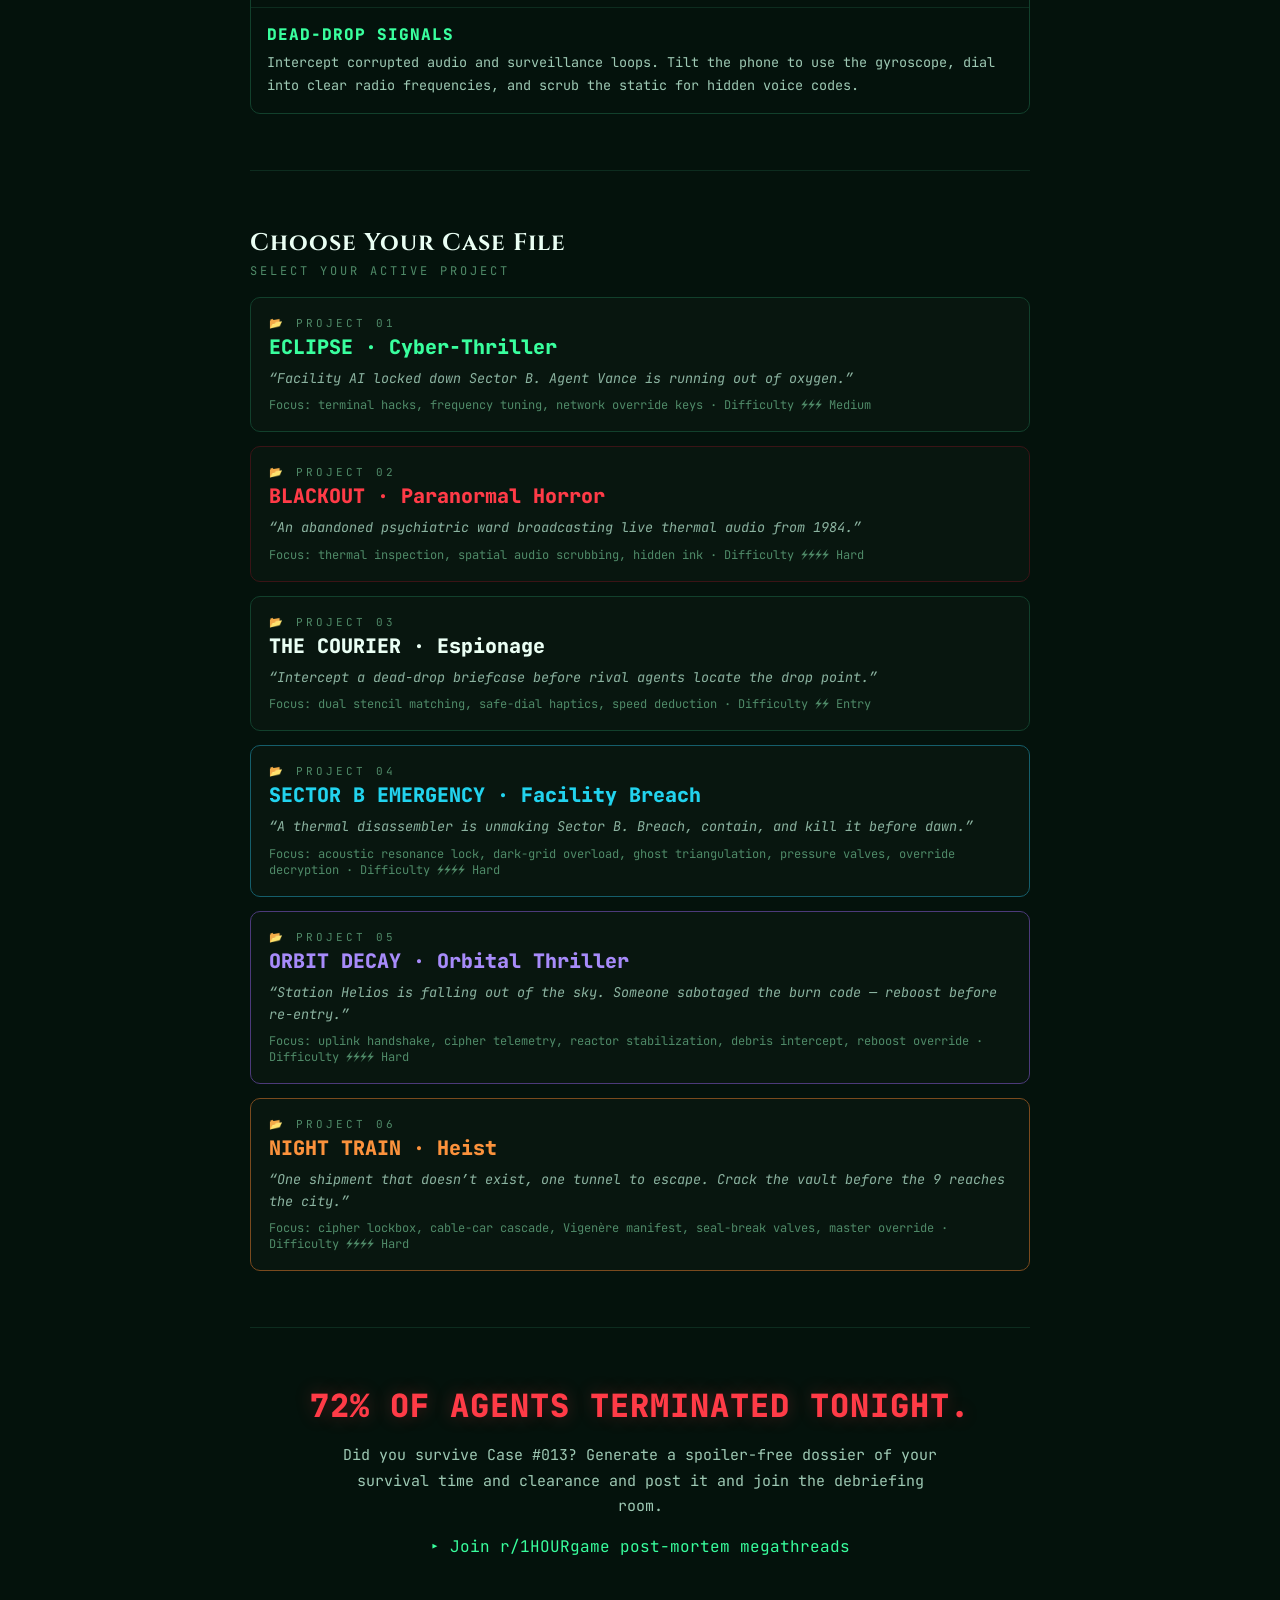
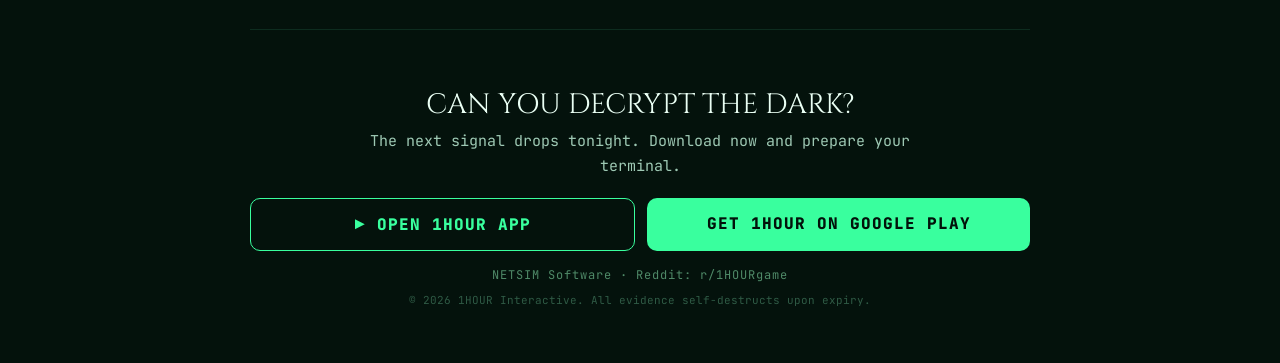
==== commit 776f5f09: "Landing: remove duplicate step 2, renumber TIME IS UP to 02, drop step-count label Co-Authored-By: O" ====
--- a/1hour/index.html
+++ b/1hour/index.html
@@ -120,11 +120,10 @@
 
     <!-- 2. CORE EXPERIENCE -->
     <section>
-      <h2>How 1HOUR Works<span class="q">THE 3-STEP CYCLE</span></h2>
+      <h2>How 1HOUR Works</h2>
       <div class="cycle">
         <div class="step"><div class="n">01 · THE HOUR</div><div class="t">One hour. No distractions. No scroll.</div><div class="d">Enter your 1HOUR. A single 60 minutes clock starts and runs across every case. It never pauses — not even if you close the app.</div></div>
-        <div class="step"><div class="n">02 · ENTER THE HOUR</div><div class="t">One 60:00 Clock</div><div class="d">When you ENTER, a single 60-minute clock starts and runs across every case. It never pauses — not even if you close the app.</div></div>
-        <div class="step"><div class="n">03 · TIME IS UP</div><div class="t">One Hour, Once a Day</div><div class="d">At 00:00 on the clock everything locks. A brand new hour unlocks for you at midnight. Solve to earn clearance + a shareable dossier; fail and the evidence wipes.</div></div>
+        <div class="step"><div class="n">02 · TIME IS UP</div><div class="t">One Hour, Once a Day</div><div class="d">At 00:00 on the clock everything locks. A brand new hour unlocks for you at midnight. Solve to earn clearance + a shareable dossier; fail and the evidence wipes.</div></div>
       </div>
     </section>
 
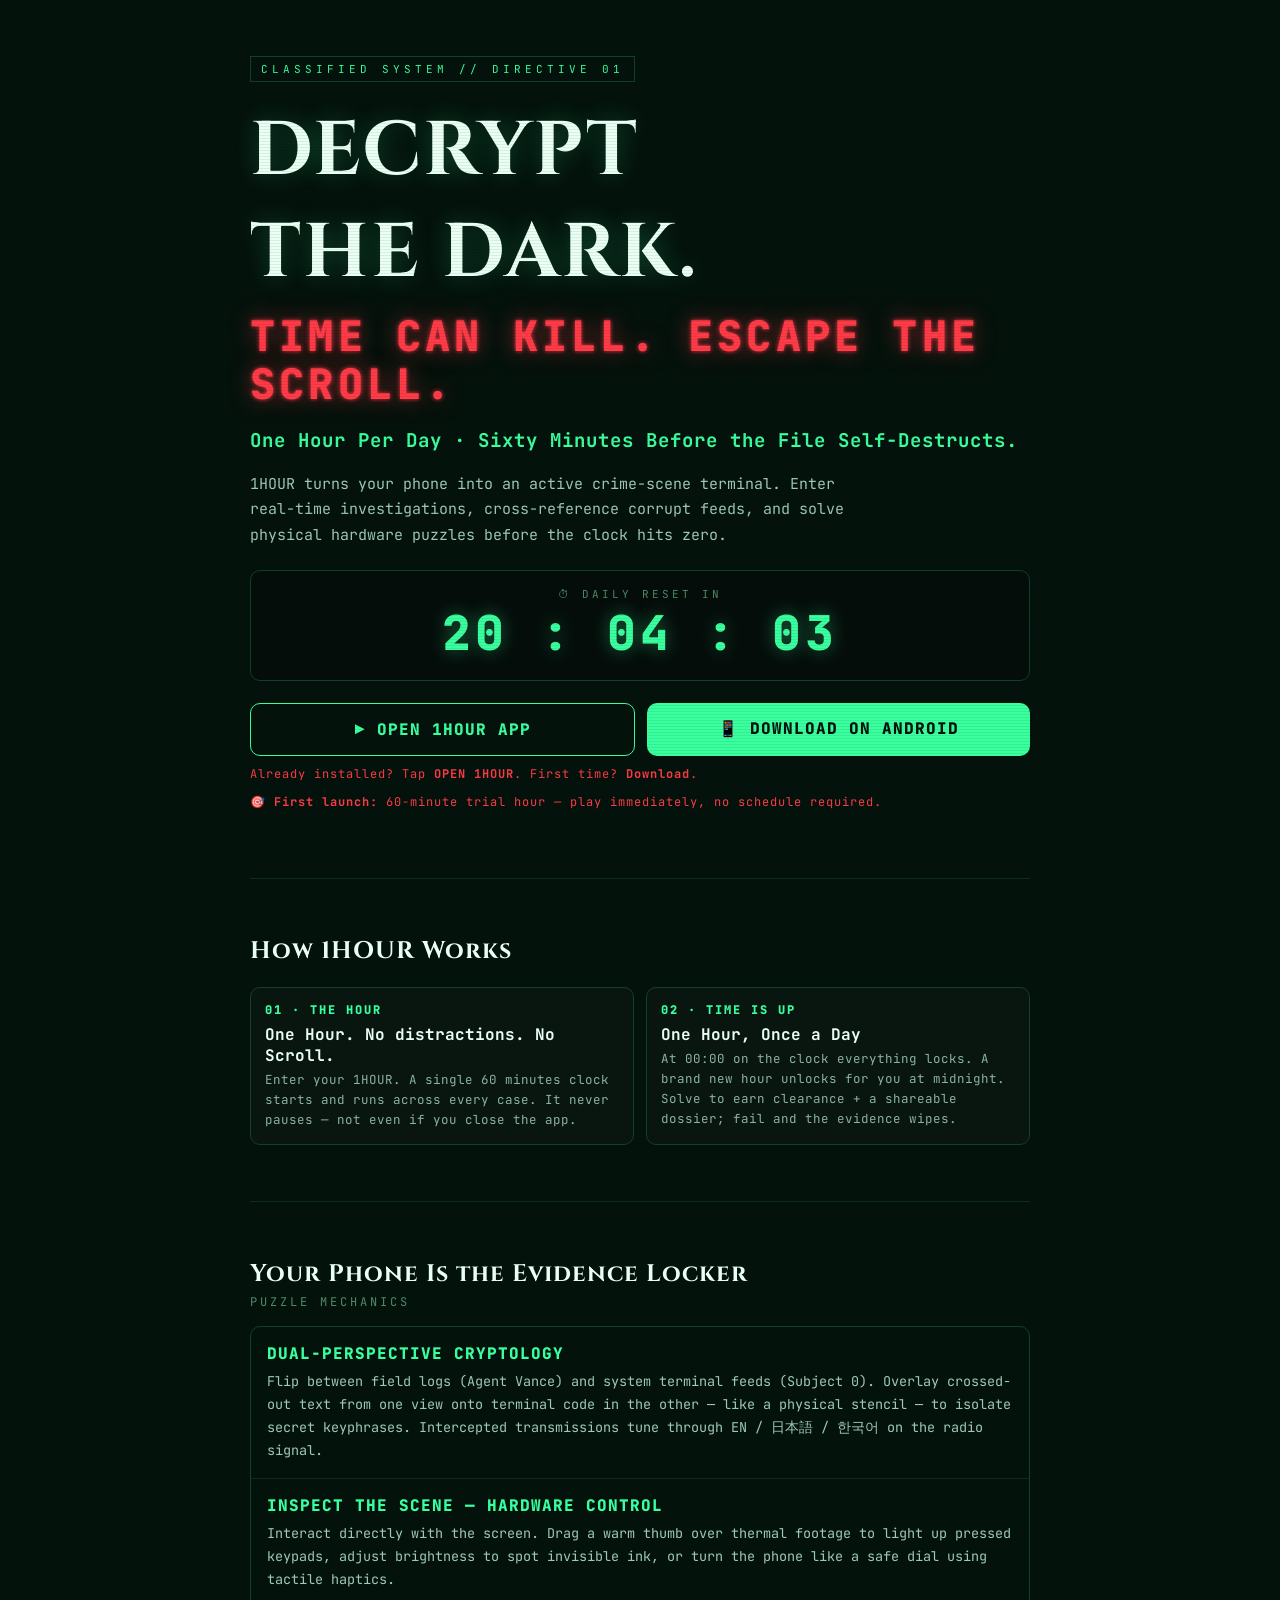
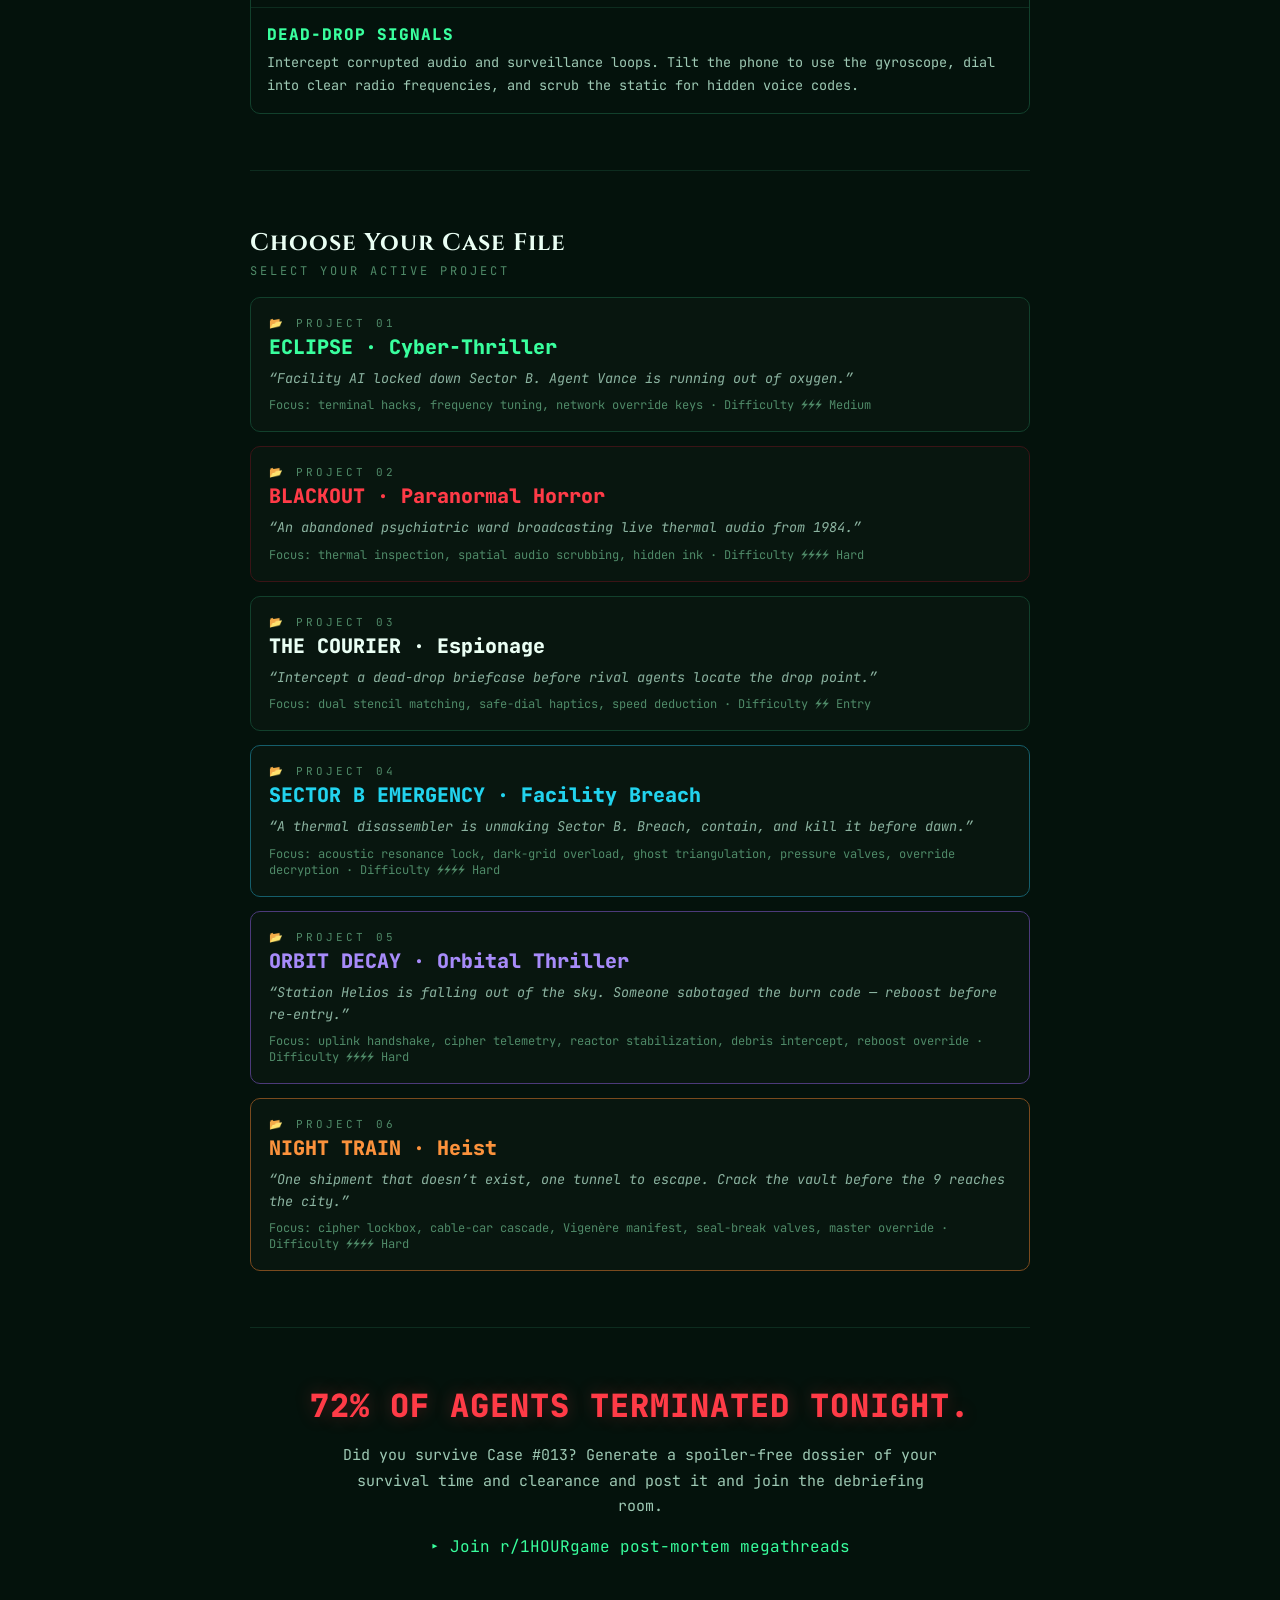
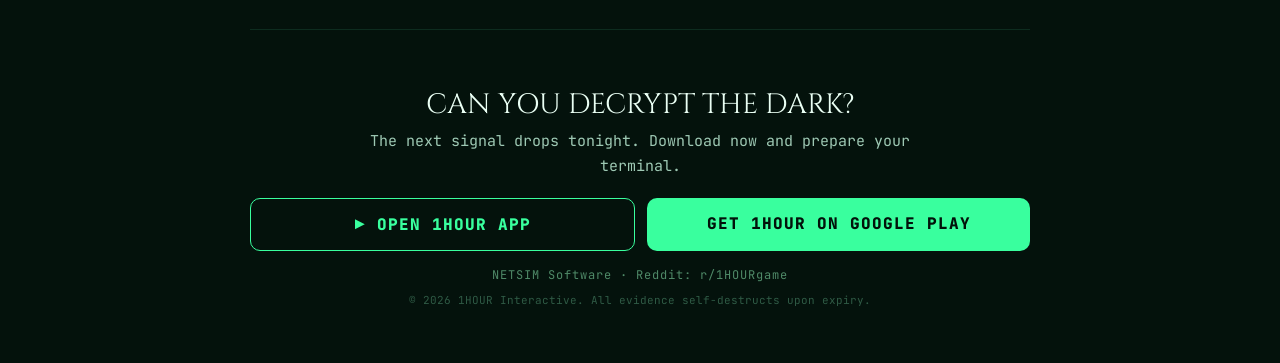
==== commit 7b5b84f4: "Landing: capitalize Hour and Scroll in step 1 copy Co-Authored-By: Oz <oz-agent@warp.dev>" ====
--- a/1hour/index.html
+++ b/1hour/index.html
@@ -122,7 +122,7 @@
     <section>
       <h2>How 1HOUR Works</h2>
       <div class="cycle">
-        <div class="step"><div class="n">01 · THE HOUR</div><div class="t">One hour. No distractions. No scroll.</div><div class="d">Enter your 1HOUR. A single 60 minutes clock starts and runs across every case. It never pauses — not even if you close the app.</div></div>
+        <div class="step"><div class="n">01 · THE HOUR</div><div class="t">One Hour. No distractions. No Scroll.</div><div class="d">Enter your 1HOUR. A single 60 minutes clock starts and runs across every case. It never pauses — not even if you close the app.</div></div>
         <div class="step"><div class="n">02 · TIME IS UP</div><div class="t">One Hour, Once a Day</div><div class="d">At 00:00 on the clock everything locks. A brand new hour unlocks for you at midnight. Solve to earn clearance + a shareable dossier; fail and the evidence wipes.</div></div>
       </div>
     </section>
